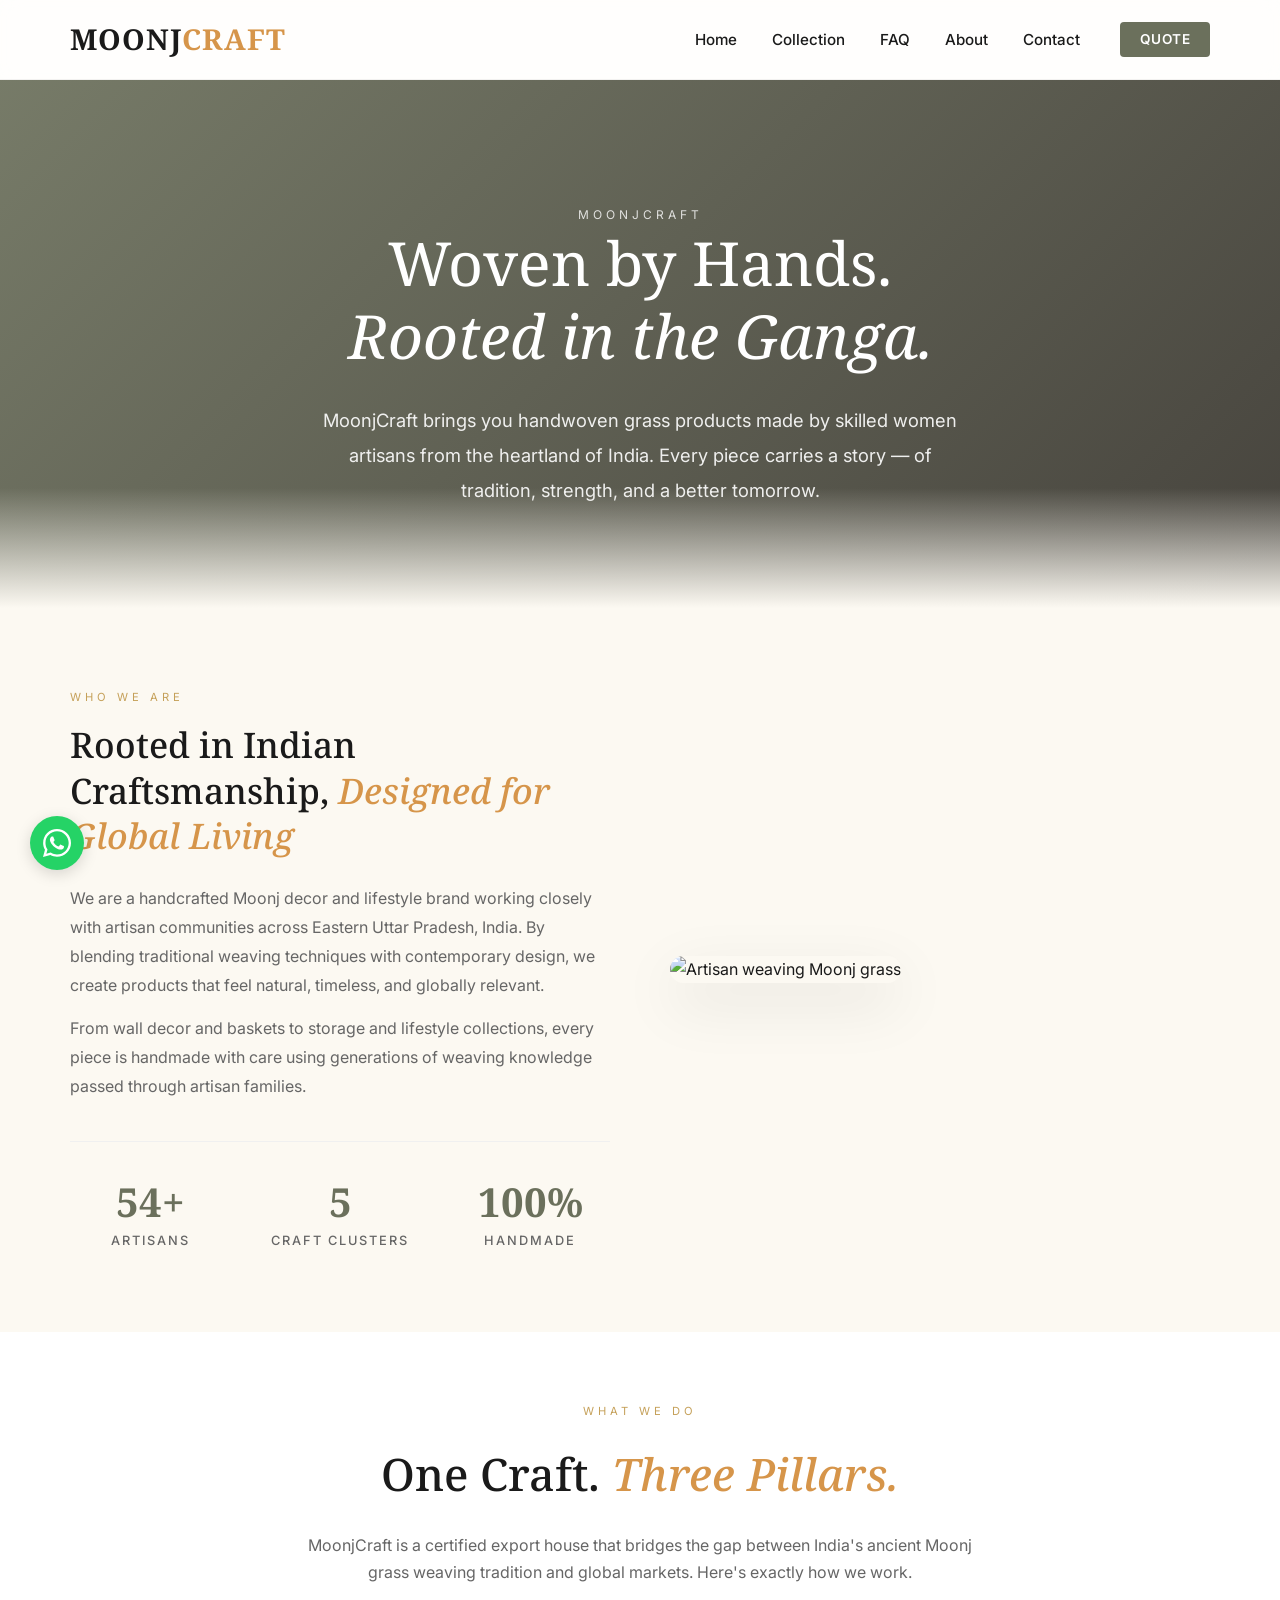
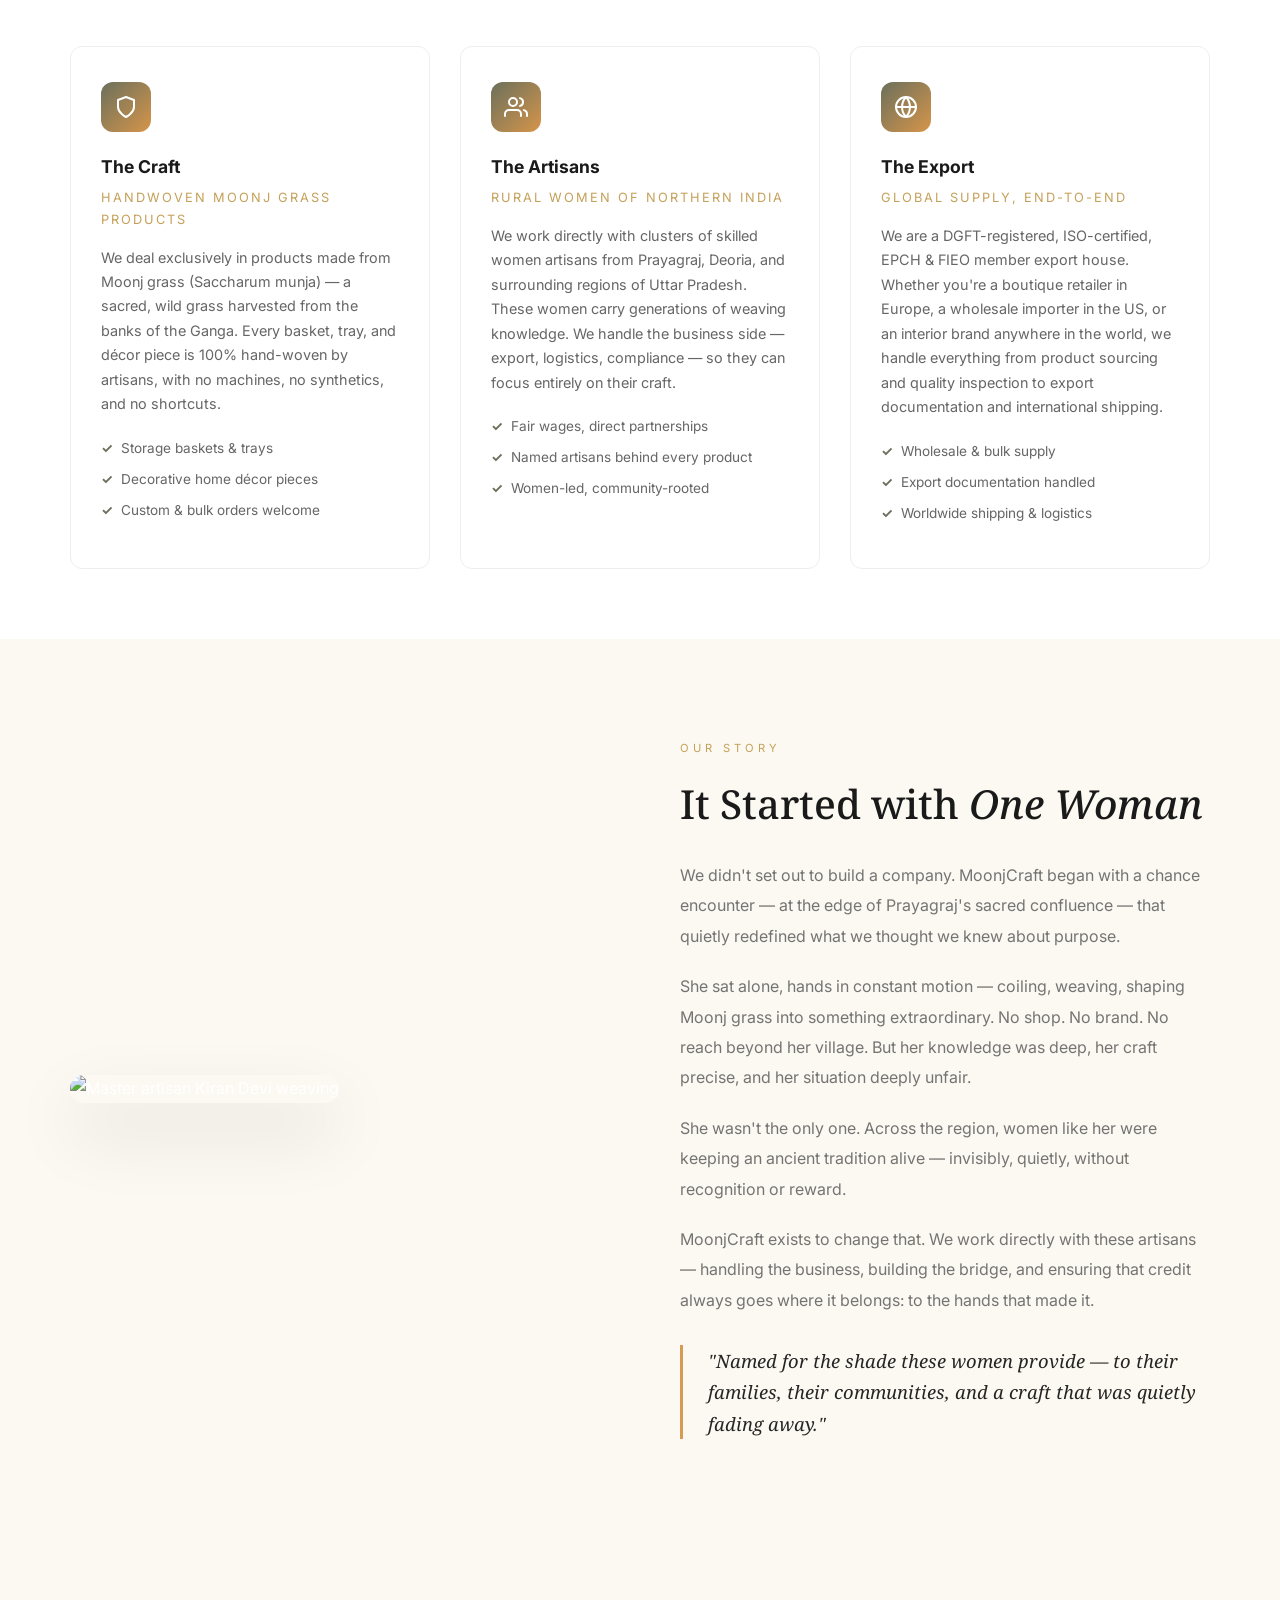
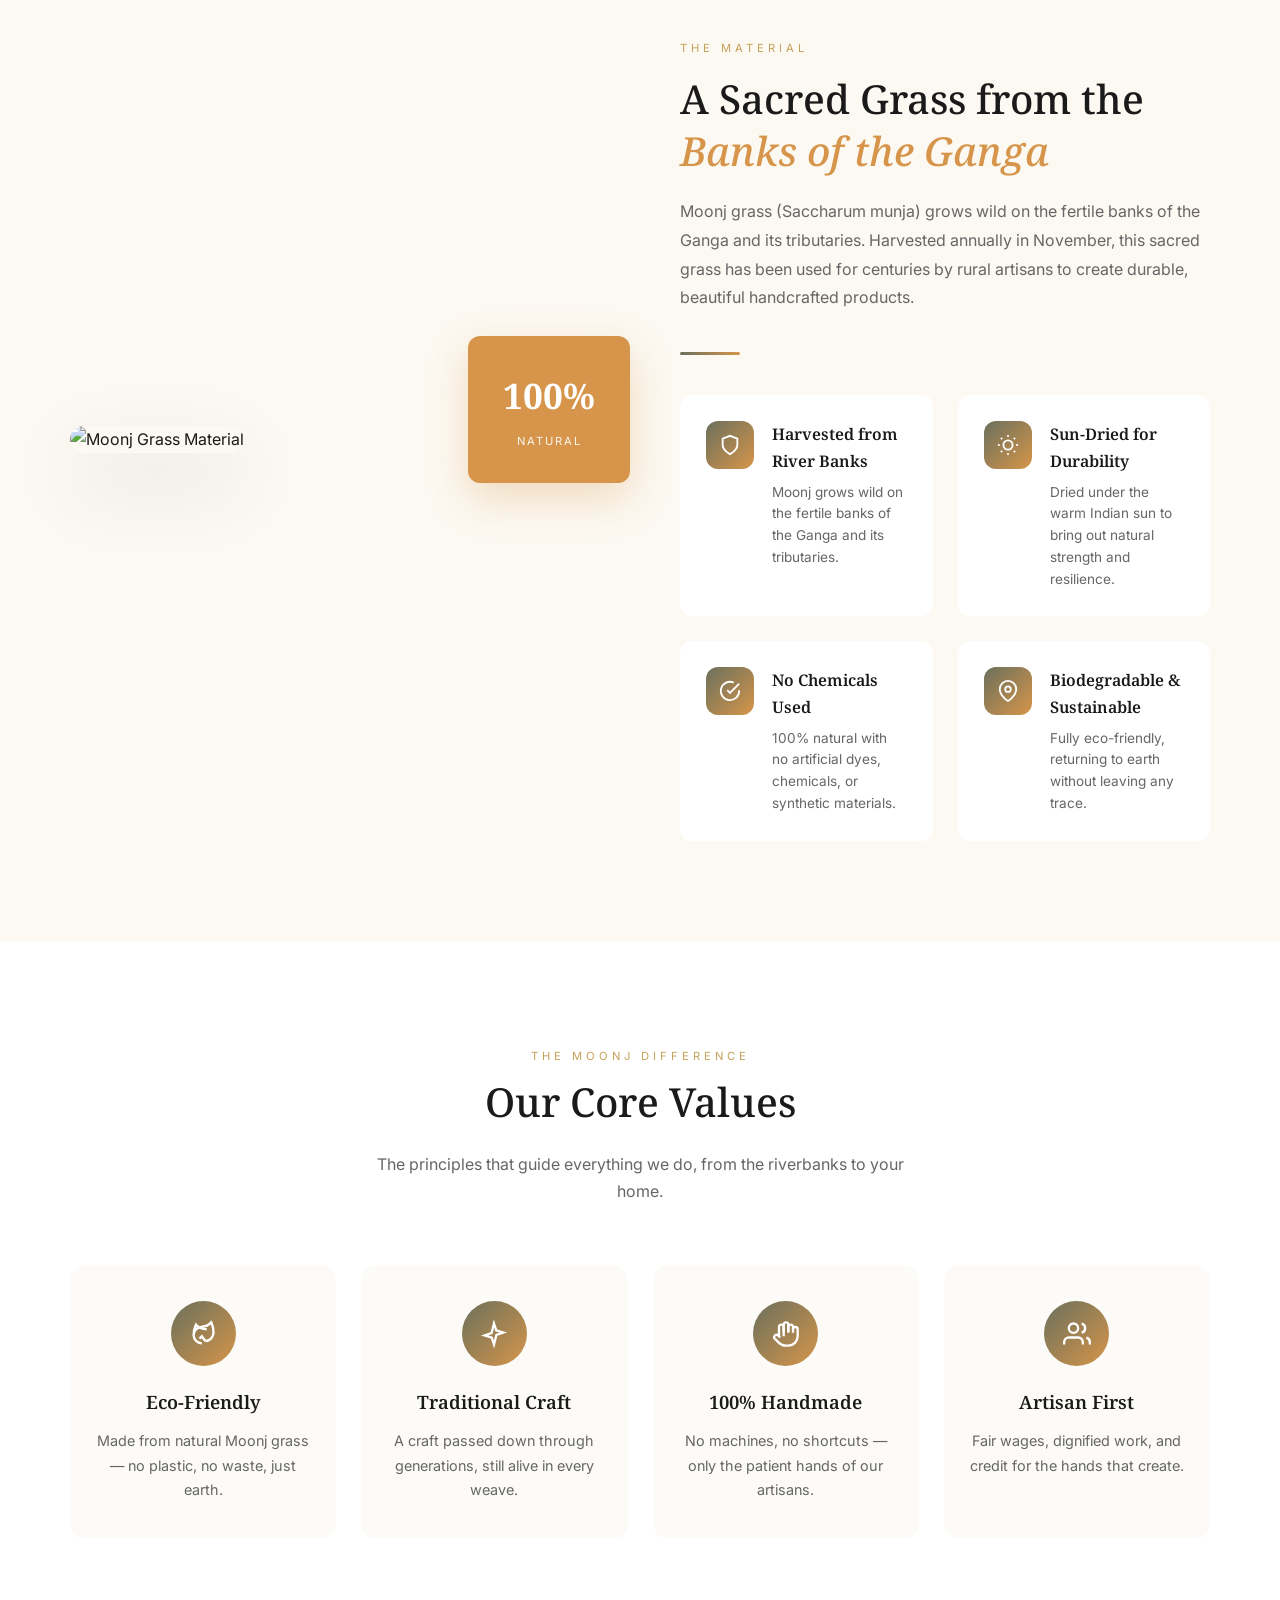
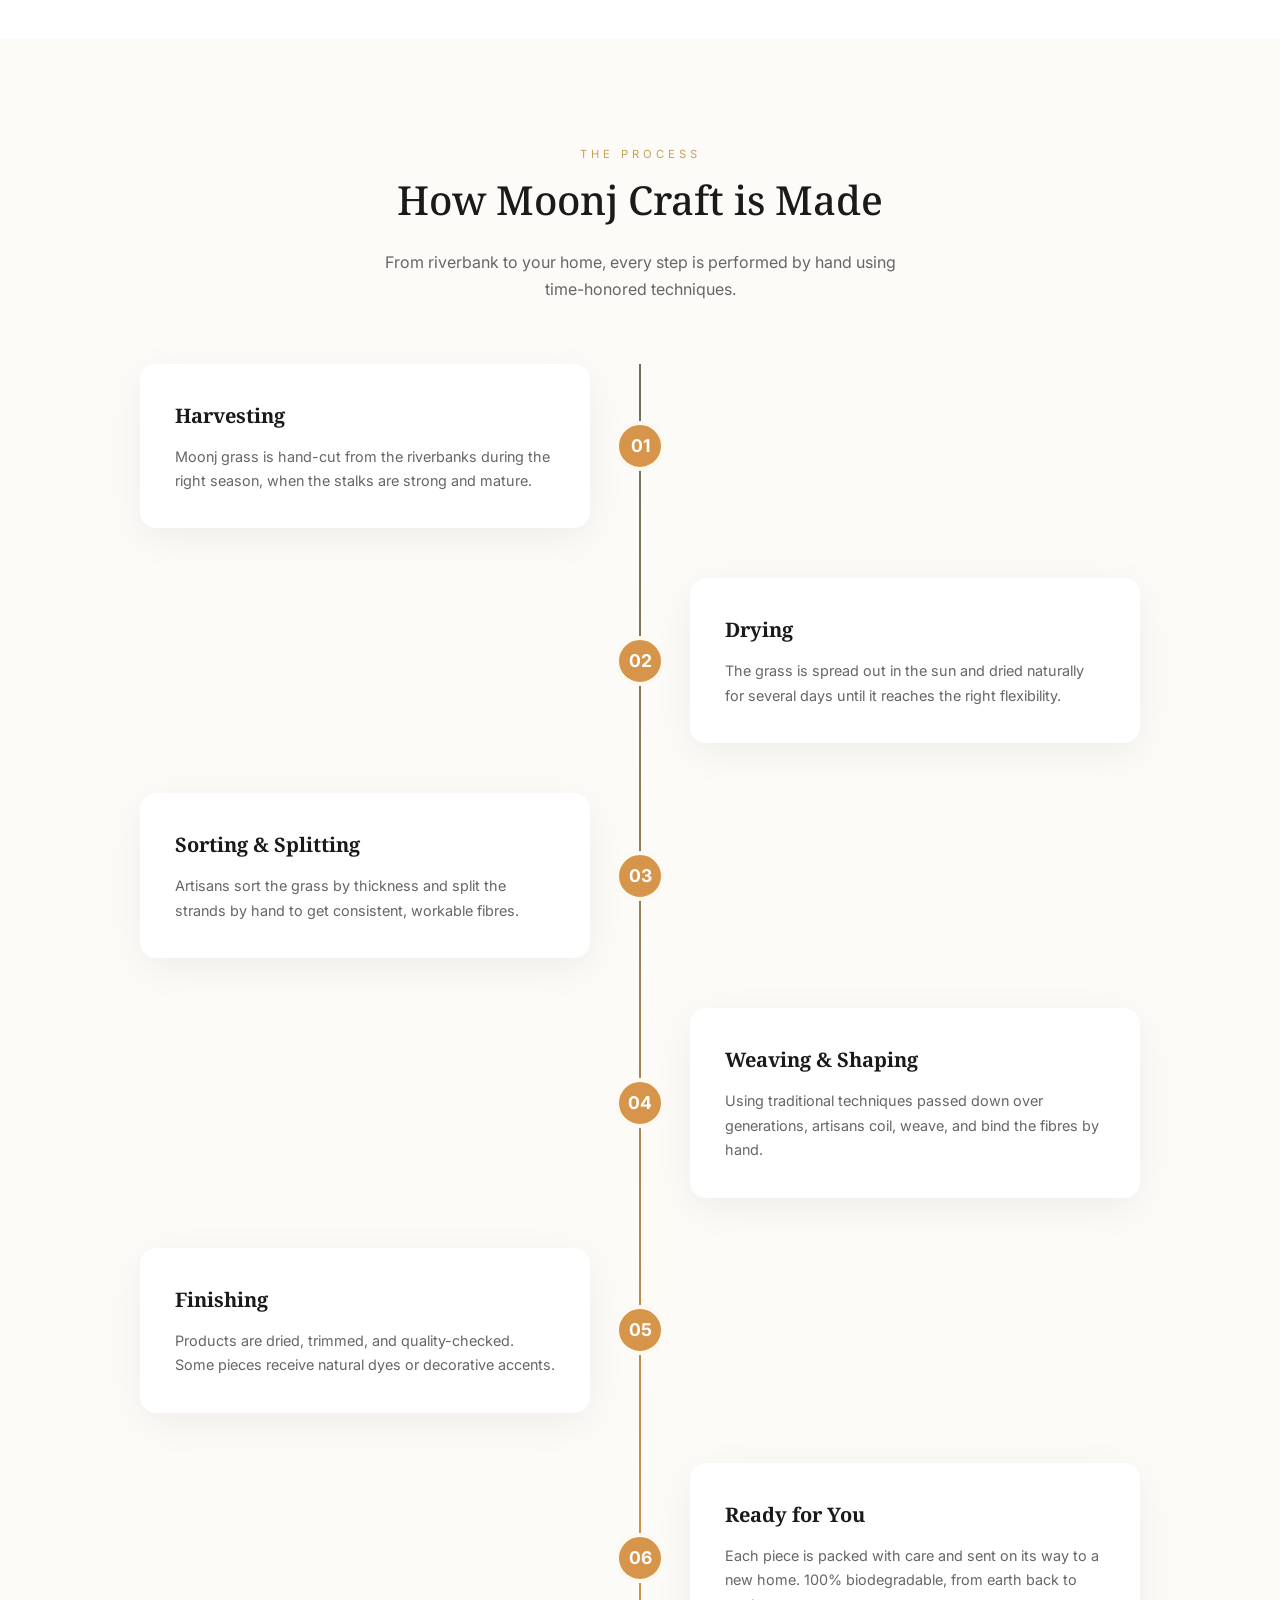
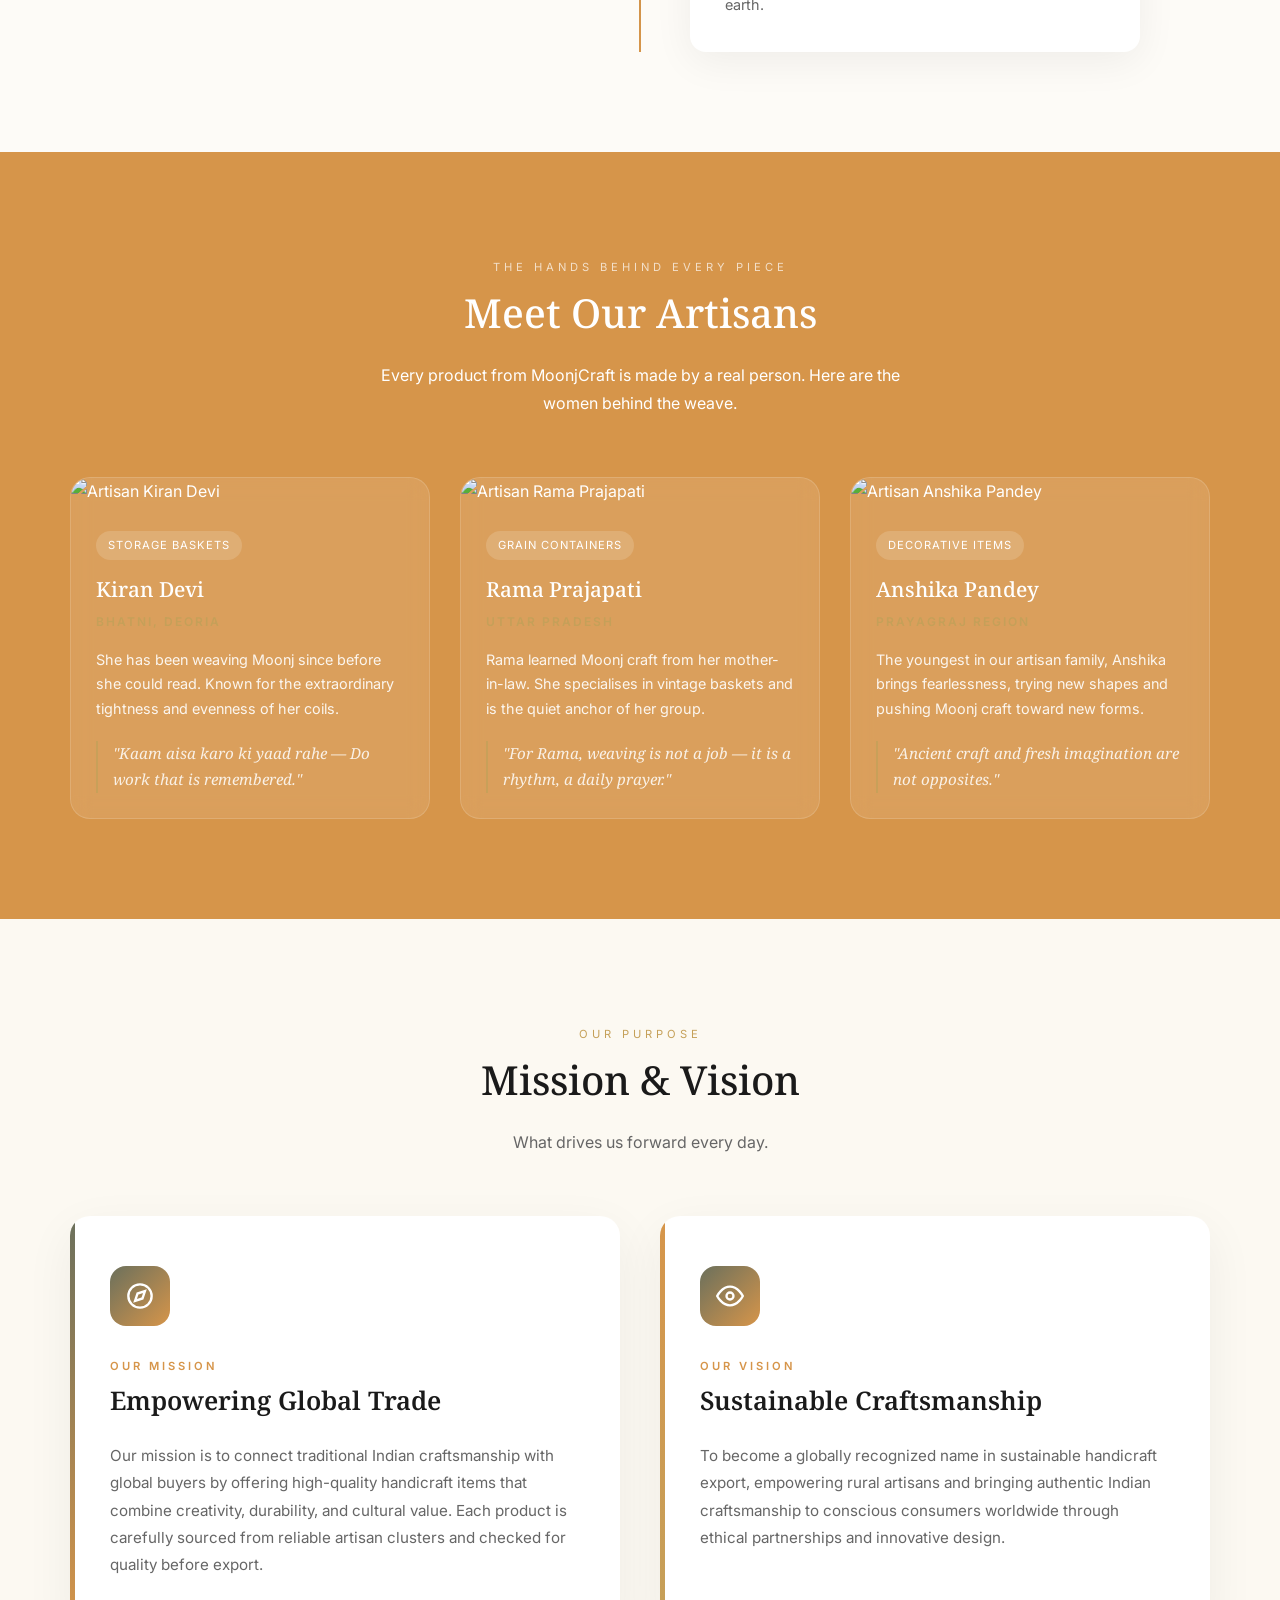
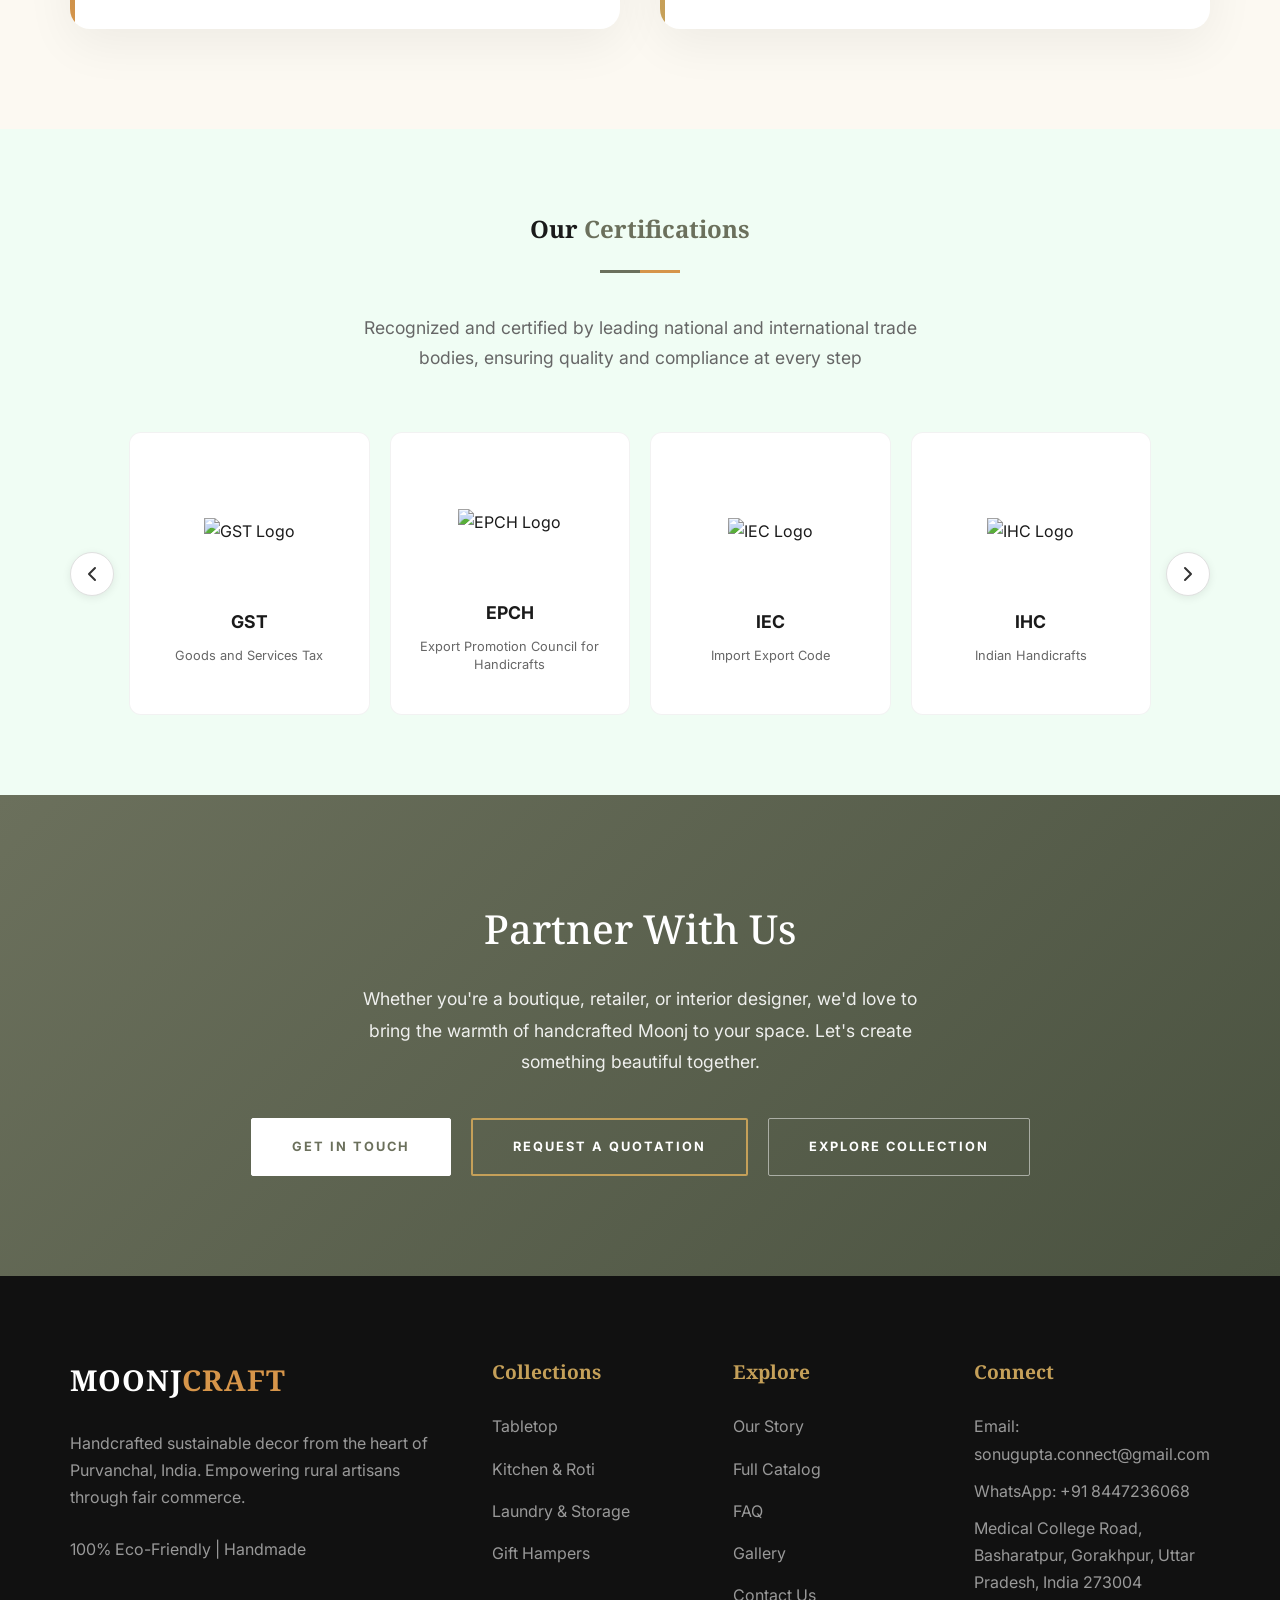
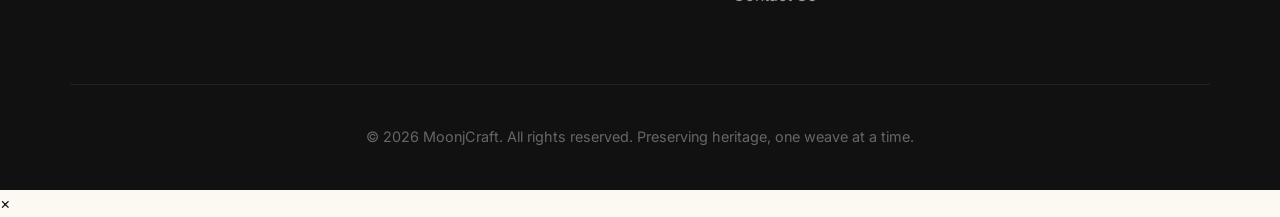
==== about.html @ 0e79f4e4 "Add files via upload" ====
<!DOCTYPE html>
<html lang="en">
<head>
    <meta charset="UTF-8">
    <meta name="viewport" content="width=device-width, initial-scale=1.0">
    <title>About Us - MoonjCraft | Handcrafted Moonj Grass Products</title>
    <meta name="description" content="Learn about MoonjCraft's mission to empower rural Indian artisans through sustainable handicraft. Discover our story, artisans, and handwoven Moonj grass products.">
    <link rel="stylesheet" href="style.css">
    <style>
        /* Hero Section */
        .about-hero {
            background: linear-gradient(135deg, rgba(107, 112, 92, 0.92), rgba(45, 42, 36, 0.88)), url('images/Content Images/hero_banner.png');
            background-size: cover;
            background-position: center;
            padding: 120px 0 100px;
            text-align: center;
            color: var(--white);
            position: relative;
        }

        .about-hero::after {
            content: '';
            position: absolute;
            bottom: 0;
            left: 0;
            width: 100%;
            height: 120px;
            background: linear-gradient(to top, var(--bg-color), transparent);
        }

        .about-hero .container {
            max-width: 900px;
        }

        .about-hero .page-tagline {
            font-size: 0.75rem;
            text-transform: uppercase;
            letter-spacing: 4px;
            opacity: 0.8;
            margin-bottom: 25px;
        }

        .about-hero h1 {
            font-size: 3.8rem;
            font-weight: 400;
            margin-bottom: 30px;
            line-height: 1.2;
            color: var(--white);
        }

        .about-hero h1 span {
            font-style: italic;
            display: block;
        }

        .about-hero p {
            font-size: 1.15rem;
            opacity: 0.9;
            line-height: 1.9;
            max-width: 650px;
            margin: 0 auto;
        }

        /* Story Section */
        .story-section {
            padding: 100px 0;
            background: var(--bg-color);
        }

        .story-grid {
            display: grid;
            grid-template-columns: 1fr 1fr;
            gap: 80px;
            align-items: center;
        }

        .story-image-container {
            position: relative;
        }

        .story-image-container img {
            width: 100%;
            height: 550px;
            object-fit: cover;
            border-radius: 16px;
            box-shadow: 0 30px 70px rgba(0,0,0,0.12);
        }

        .story-accent-box {
            position: absolute;
            bottom: -30px;
            right: -40px;
            background: var(--accent-terracotta);
            color: var(--white);
            padding: 35px;
            width: 220px;
            border-radius: 12px;
            box-shadow: 0 20px 50px rgba(214, 149, 74, 0.3);
        }

        .story-accent-box .accent-label {
            font-size: 0.65rem;
            text-transform: uppercase;
            letter-spacing: 3px;
            opacity: 0.85;
            margin-bottom: 10px;
        }

        .story-accent-box h4 {
            font-size: 1.6rem;
            color: var(--white);
            margin-bottom: 8px;
        }

        .story-accent-box p {
            font-size: 0.85rem;
            font-style: italic;
            opacity: 0.9;
            color: var(--white);
        }

        .story-content .section-tagline {
            font-size: 0.7rem;
            text-transform: uppercase;
            letter-spacing: 4px;
            color: var(--accent-gold);
            margin-bottom: 20px;
            display: block;
        }

        .story-content h2 {
            font-size: 2.5rem;
            margin-bottom: 30px;
            font-weight: 500;
            line-height: 1.3;
            color: var(--text-color);
        }

        .story-content h2 span {
            font-style: italic;
        }

        .story-content p {
            font-size: 1rem;
            line-height: 1.9;
            color: var(--text-muted);
            margin-bottom: 20px;
        }

        .story-quote {
            font-family: var(--font-heading);
            font-style: italic;
            font-size: 1.15rem;
            color: var(--text-color);
            border-left: 3px solid var(--accent-terracotta);
            padding-left: 25px;
            margin-top: 30px;
            line-height: 1.7;
        }

        /* Values Section */
        .values-section {
            padding: 100px 0;
            background: var(--white);
        }

        .section-header {
            text-align: center;
            margin-bottom: 60px;
        }

        .section-header .tagline {
            font-size: 0.7rem;
            text-transform: uppercase;
            letter-spacing: 4px;
            color: var(--accent-gold);
            margin-bottom: 15px;
        }

        .section-header h2 {
            font-size: 2.5rem;
            font-weight: 500;
            margin-bottom: 15px;
        }

        .section-header p {
            color: var(--text-muted);
            max-width: 550px;
            margin: 0 auto;
            font-size: 1rem;
        }

        .values-grid {
            display: grid;
            grid-template-columns: repeat(4, 1fr);
            gap: 25px;
        }

        .value-card {
            background: #fdfbf7;
            padding: 35px 25px;
            border-radius: 16px;
            text-align: center;
            transition: all 0.4s ease;
            border: 1px solid transparent;
        }

        .value-card:hover {
            transform: translateY(-8px);
            box-shadow: 0 20px 50px rgba(0,0,0,0.08);
            border-color: var(--accent-gold);
        }

        .value-icon {
            width: 65px;
            height: 65px;
            background: linear-gradient(135deg, var(--accent-green), var(--accent-terracotta));
            border-radius: 50%;
            display: flex;
            align-items: center;
            justify-content: center;
            margin: 0 auto 20px;
            color: var(--white);
        }

        .value-icon svg {
            width: 28px;
            height: 28px;
        }

        .value-card h3 {
            font-size: 1.15rem;
            margin-bottom: 12px;
            font-weight: 600;
        }

        .value-card p {
            font-size: 0.9rem;
            color: var(--text-muted);
            line-height: 1.7;
        }

        /* Process Section */
        .process-section-new {
            padding: 100px 0;
            background: #fdfbf7;
        }

        .process-timeline {
            position: relative;
            max-width: 1000px;
            margin: 60px auto 0;
        }

        .process-timeline::before {
            content: '';
            position: absolute;
            top: 0;
            left: 50%;
            transform: translateX(-50%);
            width: 2px;
            height: 100%;
            background: linear-gradient(to bottom, var(--accent-green), var(--accent-terracotta));
        }

        .process-item {
            display: flex;
            align-items: center;
            margin-bottom: 50px;
            position: relative;
        }

        .process-item:nth-child(even) {
            flex-direction: row-reverse;
        }

        .process-item:last-child {
            margin-bottom: 0;
        }

        .process-content {
            width: 45%;
            background: var(--white);
            padding: 35px;
            border-radius: 16px;
            box-shadow: 0 10px 40px rgba(0,0,0,0.06);
        }

        .process-item:nth-child(even) .process-content {
            margin-left: auto;
        }

        .process-number {
            position: absolute;
            left: 50%;
            transform: translateX(-50%);
            width: 50px;
            height: 50px;
            background: var(--accent-terracotta);
            border-radius: 50%;
            display: flex;
            align-items: center;
            justify-content: center;
            color: var(--white);
            font-weight: 700;
            font-size: 1.1rem;
            z-index: 2;
            border: 4px solid var(--bg-color);
        }

        .process-content h3 {
            font-size: 1.25rem;
            margin-bottom: 12px;
            color: var(--text-color);
        }

        .process-content p {
            font-size: 0.9rem;
            color: var(--text-muted);
            line-height: 1.7;
            margin: 0;
        }

        /* Artisans Section */
        .artisans-section {
            padding: 100px 0;
            background: var(--accent-terracotta);
            color: var(--white);
        }

        .artisans-section .section-header h2,
        .artisans-section .section-header p {
            color: var(--white);
        }

        .artisans-section .section-header .tagline {
            color: rgba(255,255,255,0.7);
        }

        .artisans-grid {
            display: grid;
            grid-template-columns: repeat(3, 1fr);
            gap: 30px;
        }

        .artisan-card-new {
            background: rgba(255,255,255,0.1);
            backdrop-filter: blur(10px);
            border: 1px solid rgba(255,255,255,0.15);
            border-radius: 20px;
            overflow: hidden;
            transition: all 0.4s ease;
        }

        .artisan-card-new:hover {
            transform: translateY(-10px);
            background: rgba(255,255,255,0.15);
        }

        .artisan-img {
            width: 100%;
            height: 280px;
            object-fit: cover;
        }

        .artisan-info {
            padding: 25px;
        }

        .artisan-info h3 {
            font-size: 1.3rem;
            margin-bottom: 5px;
            color: var(--white);
        }

        .artisan-location {
            font-size: 0.75rem;
            text-transform: uppercase;
            letter-spacing: 2px;
            color: var(--accent-gold);
            margin-bottom: 15px;
            display: block;
        }

        .artisan-info p {
            font-size: 0.9rem;
            line-height: 1.7;
            opacity: 0.9;
            color: var(--white);
            margin-bottom: 20px;
        }

        .artisan-quote {
            font-family: var(--font-heading);
            font-style: italic;
            font-size: 0.95rem;
            padding-left: 15px;
            border-left: 2px solid var(--accent-gold);
            color: var(--white);
            opacity: 0.85;
        }

        .artisan-specialty {
            display: inline-block;
            background: rgba(255,255,255,0.15);
            padding: 5px 12px;
            border-radius: 20px;
            font-size: 0.7rem;
            text-transform: uppercase;
            letter-spacing: 1px;
            margin-bottom: 12px;
        }

        /* Mission Vision Section */
        .mission-vision-section {
            padding: 100px 0;
            background: var(--bg-color);
        }

        .mv-grid {
            display: grid;
            grid-template-columns: 1fr 1fr;
            gap: 40px;
        }

        .mv-card-new {
            background: var(--white);
            padding: 50px 40px;
            border-radius: 20px;
            box-shadow: 0 15px 50px rgba(0,0,0,0.06);
            position: relative;
            overflow: hidden;
        }

        .mv-card-new::before {
            content: '';
            position: absolute;
            top: 0;
            left: 0;
            width: 5px;
            height: 100%;
        }

        .mission-card-new::before {
            background: linear-gradient(to bottom, var(--accent-green), var(--accent-terracotta));
        }

        .vision-card-new::before {
            background: linear-gradient(to bottom, var(--accent-terracotta), var(--accent-gold));
        }

        .mv-icon-new {
            width: 60px;
            height: 60px;
            background: linear-gradient(135deg, var(--accent-green), var(--accent-terracotta));
            border-radius: 16px;
            display: flex;
            align-items: center;
            justify-content: center;
            margin-bottom: 25px;
            color: var(--white);
        }

        .mv-icon-new svg {
            width: 28px;
            height: 28px;
        }

        .mv-label-new {
            font-size: 0.7rem;
            text-transform: uppercase;
            letter-spacing: 3px;
            color: var(--accent-terracotta);
            margin-bottom: 12px;
            font-weight: 600;
        }

        .mv-title-new {
            font-size: 1.6rem;
            margin-bottom: 20px;
            font-weight: 600;
        }

        .mv-text-new {
            font-size: 0.95rem;
            line-height: 1.8;
            color: var(--text-muted);
        }

        /* Certifications Section */
        .cert-section {
            padding: 100px 0;
            background: #f0fdf4;
        }

        .cert-grid {
            display: grid;
            grid-template-columns: repeat(4, 1fr);
            gap: 20px;
            margin-top: 50px;
        }

        .cert-item {
            background: var(--white);
            padding: 30px 20px;
            border-radius: 16px;
            text-align: center;
            border: 1px solid rgba(0,0,0,0.05);
            transition: all 0.3s ease;
        }

        .cert-item:hover {
            transform: translateY(-8px);
            box-shadow: 0 15px 40px rgba(0,0,0,0.1);
            border-color: var(--accent-terracotta);
        }

        .cert-logo {
            height: 70px;
            display: flex;
            align-items: center;
            justify-content: center;
            margin-bottom: 15px;
        }

        .cert-logo img {
            max-height: 100%;
            max-width: 120px;
            object-fit: contain;
        }

        .cert-item h4 {
            font-size: 0.95rem;
            margin-bottom: 5px;
        }

        .cert-item p {
            font-size: 0.75rem;
            color: var(--text-muted);
        }

        /* CTA Section */
        .cta-section {
            padding: 100px 0;
            background: linear-gradient(135deg, var(--accent-green), #4a5240);
            text-align: center;
            color: var(--white);
        }

        .cta-section h2 {
            font-size: 2.5rem;
            color: var(--white);
            margin-bottom: 20px;
            font-weight: 500;
        }

        .cta-section p {
            font-size: 1.1rem;
            opacity: 0.9;
            max-width: 600px;
            margin: 0 auto 40px;
            line-height: 1.8;
        }

        .cta-buttons {
            display: flex;
            justify-content: center;
            gap: 20px;
        }

        .cta-section .btn-primary {
            background: var(--white);
            color: var(--accent-green);
            border-color: var(--white);
        }

        .cta-section .btn-primary:hover {
            background: transparent;
            color: var(--white);
        }

        .cta-section .btn-secondary {
            background: transparent;
            color: var(--white);
            border-color: rgba(255,255,255,0.5);
        }

        .cta-section .btn-secondary:hover {
            background: var(--white);
            color: var(--accent-green);
            border-color: var(--white);
        }

        .cta-section .btn-accent {
            background: transparent;
            color: var(--white);
            border: 2px solid var(--accent-gold);
        }

        .cta-section .btn-accent:hover {
            background: var(--accent-gold);
            color: var(--white);
            border-color: var(--accent-gold);
        }

        /* Responsive */
        @media (max-width: 1100px) {
            .values-grid {
                grid-template-columns: repeat(2, 1fr);
            }
            .artisans-grid {
                grid-template-columns: repeat(2, 1fr);
            }
            .cert-grid {
                grid-template-columns: repeat(3, 1fr);
            }
        }

        @media (max-width: 992px) {
            .story-grid {
                grid-template-columns: 1fr;
                gap: 50px;
            }
            .story-image-container img {
                height: 400px;
            }
            .story-accent-box {
                right: 20px;
                bottom: -20px;
            }
            .process-timeline::before {
                left: 30px;
            }
            .process-item,
            .process-item:nth-child(even) {
                flex-direction: column;
                align-items: flex-start;
                padding-left: 70px;
            }
            .process-content,
            .process-item:nth-child(even) .process-content {
                width: 100%;
                margin-left: 0;
            }
            .process-number,
            .process-item:nth-child(even) .process-number {
                left: 30px;
                transform: translateX(-50%);
            }
            .mv-grid {
                grid-template-columns: 1fr;
            }
        }

        @media (max-width: 768px) {
            .about-hero {
                padding: 80px 0 120px;
            }
            .about-hero h1 {
                font-size: 2.5rem;
            }
            .story-content h2 {
                font-size: 2rem;
            }
            .values-grid,
            .artisans-grid {
                grid-template-columns: 1fr;
            }
            .section-header h2 {
                font-size: 2rem;
            }
            .cert-grid {
                grid-template-columns: repeat(2, 1fr);
            }
            .cta-section h2 {
                font-size: 2rem;
            }
            .cta-buttons {
                flex-direction: column;
                align-items: center;
            }
        }

        @media (max-width: 480px) {
            .about-hero h1 {
                font-size: 2rem;
            }
            .cert-grid {
                grid-template-columns: 1fr;
            }
        }

        /* Who We Are Section */
        .who-we-are-section {
            padding: 80px 0;
            background: var(--bg-color);
        }

        .who-we-are-grid {
            display: grid;
            grid-template-columns: 1fr 1fr;
            gap: 60px;
            align-items: center;
        }

        .who-we-are-content .section-tagline {
            font-size: 0.7rem;
            text-transform: uppercase;
            letter-spacing: 4px;
            color: var(--accent-gold);
            margin-bottom: 15px;
            display: block;
        }

        .who-we-are-content h2 {
            font-size: 2.2rem;
            font-weight: 500;
            line-height: 1.3;
            color: var(--text-color);
            margin-bottom: 25px;
        }

        .who-we-are-content h2 span {
            font-style: italic;
            color: var(--accent-terracotta);
        }

        .who-we-are-content p {
            font-size: 1rem;
            color: var(--text-muted);
            line-height: 1.8;
            margin-bottom: 15px;
        }

        .who-we-are-stats {
            display: grid;
            grid-template-columns: repeat(3, 1fr);
            gap: 30px;
            margin-top: 40px;
            padding-top: 40px;
            border-top: 1px solid var(--gray-light);
        }

        .who-we-are-stat {
            text-align: center;
        }

        .who-we-are-stat-value {
            font-size: 2.5rem;
            font-family: var(--font-heading);
            font-weight: 700;
            color: var(--accent-green);
            line-height: 1;
            margin-bottom: 8px;
        }

        .who-we-are-stat-label {
            font-size: 0.8rem;
            text-transform: uppercase;
            letter-spacing: 2px;
            color: var(--text-muted);
            font-weight: 500;
        }

        .who-we-are-image {
            position: relative;
        }

        .who-we-are-image img {
            width: 100%;
            height: 450px;
            object-fit: cover;
            border-radius: 16px;
            box-shadow: 0 20px 60px rgba(0,0,0,0.1);
        }

        @media (max-width: 992px) {
            .who-we-are-grid {
                grid-template-columns: 1fr;
                gap: 40px;
            }
            .who-we-are-image img {
                height: 350px;
            }
        }

        @media (max-width: 600px) {
            .who-we-are-section {
                padding: 50px 0;
            }
            .who-we-are-content h2 {
                font-size: 1.8rem;
            }
            .who-we-are-stats {
                grid-template-columns: repeat(3, 1fr);
                gap: 15px;
            }
            .who-we-are-stat-value {
                font-size: 2rem;
            }
        }
    </style>
</head>
<body>
    <header>
        <div class="container">
            <nav>
                <div class="mobile-menu-toggle" id="mobile-menu-toggle">
                    <span></span>
                    <span></span>
                    <span></span>
                </div>
                <div class="logo">
                    <a href="index.html">MOONJ<span>CRAFT</span></a>
                </div>
                <ul class="nav-links">
                    <li><a href="index.html">Home</a></li>
                    <li><a href="collection.html">Collection</a></li>
                    <li><a href="faq.html">FAQ</a></li>
                    <li><a href="about.html">About</a></li>
                    <li><a href="contact.html">Contact</a></li>
                    <li><a href="quote-request.html" class="quote-link">Quote <span class="quote-badge" style="display:none;">0</span></a></li>
                </ul>
                <div class="mobile-quote-icon">
                    <a href="quote-request.html">
                        <svg xmlns="http://www.w3.org/2000/svg" width="24" height="24" viewBox="0 0 24 24" fill="none" stroke="currentColor" stroke-width="2" stroke-linecap="round" stroke-linejoin="round"><path d="M21 15a2 2 0 0 1-2 2H7l-4 4V5a2 2 0 0 1 2-2h14a2 2 0 0 1 2 2z"></path></svg>
                        <span class="quote-badge mobile-badge" style="display:none;">0</span>
                    </a>
                </div>
            </nav>
        </div>
    </header>

    <div class="mobile-sidebar" id="mobile-sidebar">
        <div class="sidebar-header">
            <div class="logo">
                <a href="index.html">MOONJ<span>CRAFT</span></a>
            </div>
            <div class="close-sidebar" id="close-sidebar">&times;</div>
        </div>
        <ul class="sidebar-links">
            <li><a href="index.html">Home</a></li>
            <li><a href="collection.html">Collection</a></li>
            <li><a href="faq.html">FAQ</a></li>
            <li><a href="about.html">About</a></li>
            <li><a href="contact.html">Contact</a></li>
            <li><a href="quote-request.html">Quote Request</a></li>
        </ul>
        <div style="margin-top: auto; padding-top: 30px; border-top: 1px solid var(--gray-light);">
            <p style="font-size: 0.8rem; color: var(--text-muted); margin-bottom: 10px;">Connect with us</p>
            <p style="font-size: 0.9rem; font-weight: 600;">sonugupta.connect@gmail.com</p>
        </div>
    </div>
    <div class="sidebar-overlay" id="sidebar-overlay"></div>

    <script src="quoteManager.js"></script>
    <script src="data.js"></script>

    <main>
        <!-- Hero -->
        <section class="about-hero">
            <div class="container">
                <span class="page-tagline">MOONJCRAFT</span>
                <h1>Woven by Hands.<br><span>Rooted in the Ganga.</span></h1>
                <p>MoonjCraft brings you handwoven grass products made by skilled women artisans from the heartland of India. Every piece carries a story — of tradition, strength, and a better tomorrow.</p>
            </div>
        </section>

        <!-- Who We Are Section -->
        <section class="who-we-are-section">
            <div class="container">
                <div class="who-we-are-grid">
                    <div class="who-we-are-content reveal">
                        <span class="section-tagline">Who We Are</span>
                        <h2>Rooted in Indian Craftsmanship, <span>Designed for Global Living</span></h2>
                        <p>We are a handcrafted Moonj decor and lifestyle brand working closely with artisan communities across Eastern Uttar Pradesh, India. By blending traditional weaving techniques with contemporary design, we create products that feel natural, timeless, and globally relevant.</p>
                        <p>From wall decor and baskets to storage and lifestyle collections, every piece is handmade with care using generations of weaving knowledge passed through artisan families.</p>

                        <div class="who-we-are-stats">
                            <div class="who-we-are-stat">
                                <div class="who-we-are-stat-value">54+</div>
                                <div class="who-we-are-stat-label">Artisans</div>
                            </div>
                            <div class="who-we-are-stat">
                                <div class="who-we-are-stat-value">5</div>
                                <div class="who-we-are-stat-label">Craft Clusters</div>
                            </div>
                            <div class="who-we-are-stat">
                                <div class="who-we-are-stat-value">100%</div>
                                <div class="who-we-are-stat-label">Handmade</div>
                            </div>
                        </div>
                    </div>
                    <div class="who-we-are-image reveal">
                        <img src="images/Content Images/who-we-are.png" alt="Artisan weaving Moonj grass">
                    </div>
                </div>
            </div>
        </section>

        <!-- What We Do Section -->
        <section class="what-we-do-section">
            <div class="container">
                <div class="what-we-do-header reveal">
                    <span class="section-tagline">What We Do</span>
                    <h2>One Craft. <span>Three Pillars.</span></h2>
                    <p>MoonjCraft is a certified export house that bridges the gap between India's ancient Moonj grass weaving tradition and global markets. Here's exactly how we work.</p>
                </div>

                <div class="what-we-do-grid">
                    <div class="what-we-do-card reveal">
                        <div class="card-icon">
                            <svg xmlns="http://www.w3.org/2000/svg" viewBox="0 0 24 24" fill="none" stroke="currentColor" stroke-width="2" stroke-linecap="round" stroke-linejoin="round"><path d="M12 22s8-4 8-10V5l-8-3-8 3v7c0 6 8 10 8 10z"></path></svg>
                        </div>
                        <h3>The Craft</h3>
                        <span class="card-subtitle">Handwoven Moonj Grass Products</span>
                        <p>We deal exclusively in products made from Moonj grass (Saccharum munja) — a sacred, wild grass harvested from the banks of the Ganga. Every basket, tray, and décor piece is 100% hand-woven by artisans, with no machines, no synthetics, and no shortcuts.</p>
                        <ul class="checklist">
                            <li>Storage baskets & trays</li>
                            <li>Decorative home décor pieces</li>
                            <li>Custom & bulk orders welcome</li>
                        </ul>
                    </div>

                    <div class="what-we-do-card reveal" style="transition-delay: 0.1s;">
                        <div class="card-icon">
                            <svg xmlns="http://www.w3.org/2000/svg" viewBox="0 0 24 24" fill="none" stroke="currentColor" stroke-width="2" stroke-linecap="round" stroke-linejoin="round"><path d="M17 21v-2a4 4 0 0 0-4-4H5a4 4 0 0 0-4 4v2"></path><circle cx="9" cy="7" r="4"></circle><path d="M23 21v-2a4 4 0 0 0-3-3.87"></path><path d="M16 3.13a4 4 0 0 1 0 7.75"></path></svg>
                        </div>
                        <h3>The Artisans</h3>
                        <span class="card-subtitle">Rural Women of Northern India</span>
                        <p>We work directly with clusters of skilled women artisans from Prayagraj, Deoria, and surrounding regions of Uttar Pradesh. These women carry generations of weaving knowledge. We handle the business side — export, logistics, compliance — so they can focus entirely on their craft.</p>
                        <ul class="checklist">
                            <li>Fair wages, direct partnerships</li>
                            <li>Named artisans behind every product</li>
                            <li>Women-led, community-rooted</li>
                        </ul>
                    </div>

                    <div class="what-we-do-card reveal" style="transition-delay: 0.2s;">
                        <div class="card-icon">
                            <svg xmlns="http://www.w3.org/2000/svg" viewBox="0 0 24 24" fill="none" stroke="currentColor" stroke-width="2" stroke-linecap="round" stroke-linejoin="round"><circle cx="12" cy="12" r="10"></circle><line x1="2" y1="12" x2="22" y2="12"></line><path d="M12 2a15.3 15.3 0 0 1 4 10 15.3 15.3 0 0 1-4 10 15.3 15.3 0 0 1-4-10 15.3 15.3 0 0 1 4-10z"></path></svg>
                        </div>
                        <h3>The Export</h3>
                        <span class="card-subtitle">Global Supply, End-to-End</span>
                        <p>We are a DGFT-registered, ISO-certified, EPCH & FIEO member export house. Whether you're a boutique retailer in Europe, a wholesale importer in the US, or an interior brand anywhere in the world, we handle everything from product sourcing and quality inspection to export documentation and international shipping.</p>
                        <ul class="checklist">
                            <li>Wholesale & bulk supply</li>
                            <li>Export documentation handled</li>
                            <li>Worldwide shipping & logistics</li>
                        </ul>
                    </div>
                </div>
            </div>
        </section>

        <!-- Our Story -->
        <section class="story-section">
            <div class="container">
                <div class="story-grid">
                    <div class="story-image-container reveal">
                        <img src="images/Content Images/Kiran Devi.jpg" alt="Master artisan Kiran Devi weaving">
                    </div>
                    <div class="story-content reveal">
                        <span class="section-tagline">OUR STORY</span>
                        <h2>It Started with <span>One Woman</span></h2>
                        <p>We didn't set out to build a company. MoonjCraft began with a chance encounter — at the edge of Prayagraj's sacred confluence — that quietly redefined what we thought we knew about purpose.</p>
                        <p>She sat alone, hands in constant motion — coiling, weaving, shaping Moonj grass into something extraordinary. No shop. No brand. No reach beyond her village. But her knowledge was deep, her craft precise, and her situation deeply unfair.</p>
                        <p>She wasn't the only one. Across the region, women like her were keeping an ancient tradition alive — invisibly, quietly, without recognition or reward.</p>
                        <p>MoonjCraft exists to change that. We work directly with these artisans — handling the business, building the bridge, and ensuring that credit always goes where it belongs: to the hands that made it.</p>
                        <div class="story-quote">
                            "Named for the shade these women provide — to their families, their communities, and a craft that was quietly fading away."
                        </div>
                    </div>
                </div>
            </div>
        </section>

        <!-- Material Section -->
        <section class="material-section-new">
            <div class="container">
                <div class="material-grid-new">
                    <div class="material-image-new reveal">
                        <img src="images/Content Images/img57.jpg" alt="Moonj Grass Material">
                        <div class="material-floating-stat">
                            <span class="stat-value">100%</span>
                            <span class="stat-label">Natural</span>
                        </div>
                    </div>
                    <div class="material-content-new reveal">
                        <span class="section-tagline">THE MATERIAL</span>
                        <h2>A Sacred Grass from the <span>Banks of the Ganga</span></h2>
                        <p>Moonj grass (Saccharum munja) grows wild on the fertile banks of the Ganga and its tributaries. Harvested annually in November, this sacred grass has been used for centuries by rural artisans to create durable, beautiful handcrafted products.</p>
                        <div class="material-divider"></div>
                        <div class="material-features-new">
                            <div class="material-feature">
                                <div class="material-feature-icon">
                                    <svg xmlns="http://www.w3.org/2000/svg" viewBox="0 0 24 24" fill="none" stroke="currentColor" stroke-width="2"><path d="M12 22s8-4 8-10V5l-8-3-8 3v7c0 6 8 10 8 10z"></path></svg>
                                </div>
                                <div>
                                    <h4>Harvested from River Banks</h4>
                                    <p>Moonj grows wild on the fertile banks of the Ganga and its tributaries.</p>
                                </div>
                            </div>
                            <div class="material-feature">
                                <div class="material-feature-icon">
                                    <svg xmlns="http://www.w3.org/2000/svg" viewBox="0 0 24 24" fill="none" stroke="currentColor" stroke-width="2"><circle cx="12" cy="12" r="5"></circle><line x1="12" y1="1" x2="12" y2="3"></line><line x1="12" y1="21" x2="12" y2="23"></line><line x1="4.22" y1="4.22" x2="5.64" y2="5.64"></line><line x1="18.36" y1="18.36" x2="19.78" y2="19.78"></line><line x1="1" y1="12" x2="3" y2="12"></line><line x1="21" y1="12" x2="23" y2="12"></line><line x1="4.22" y1="19.78" x2="5.64" y2="18.36"></line><line x1="18.36" y1="5.64" x2="19.78" y2="4.22"></line></svg>
                                </div>
                                <div>
                                    <h4>Sun-Dried for Durability</h4>
                                    <p>Dried under the warm Indian sun to bring out natural strength and resilience.</p>
                                </div>
                            </div>
                            <div class="material-feature">
                                <div class="material-feature-icon">
                                    <svg xmlns="http://www.w3.org/2000/svg" viewBox="0 0 24 24" fill="none" stroke="currentColor" stroke-width="2"><path d="M22 11.08V12a10 10 0 1 1-5.93-9.14"></path><polyline points="22 4 12 14.01 9 11.01"></polyline></svg>
                                </div>
                                <div>
                                    <h4>No Chemicals Used</h4>
                                    <p>100% natural with no artificial dyes, chemicals, or synthetic materials.</p>
                                </div>
                            </div>
                            <div class="material-feature">
                                <div class="material-feature-icon">
                                    <svg xmlns="http://www.w3.org/2000/svg" viewBox="0 0 24 24" fill="none" stroke="currentColor" stroke-width="2"><path d="M21 10c0 7-9 13-9 13s-9-6-9-13a9 9 0 0 1 18 0z"></path><circle cx="12" cy="10" r="3"></circle></svg>
                                </div>
                                <div>
                                    <h4>Biodegradable & Sustainable</h4>
                                    <p>Fully eco-friendly, returning to earth without leaving any trace.</p>
                                </div>
                            </div>
                        </div>
                    </div>
                </div>
            </div>
        </section>

        <!-- Our Values -->
        <section class="values-section">
            <div class="container">
                <div class="section-header">
                    <span class="tagline">THE MOONJ DIFFERENCE</span>
                    <h2>Our Core Values</h2>
                    <p>The principles that guide everything we do, from the riverbanks to your home.</p>
                </div>
                <div class="values-grid">
                    <div class="value-card reveal">
                        <div class="value-icon">
                            <svg xmlns="http://www.w3.org/2000/svg" viewBox="0 0 24 24" fill="none" stroke="currentColor" stroke-width="2"><path d="M11 20A7 7 0 0 1 9.8 6.1C15.5 5 17 4.48 19 2c1 2 2 3.5 2 9a7 7 0 0 1-7 7M11 20a7 7 0 0 1-7-7c0-5.5 1-7 2-9 2 2.48 3.5 3 9.2 4.1"></path><path d="M14 18l-3-4-2 2"></path></svg>
                        </div>
                        <h3>Eco-Friendly</h3>
                        <p>Made from natural Moonj grass — no plastic, no waste, just earth.</p>
                    </div>
                    <div class="value-card reveal" style="transition-delay: 0.1s;">
                        <div class="value-icon">
                            <svg xmlns="http://www.w3.org/2000/svg" viewBox="0 0 24 24" fill="none" stroke="currentColor" stroke-width="2"><path d="M12 3l1.912 5.886L20 10.8l-5.886 1.912L12 21l-1.912-5.886L4 13.2l5.886-1.912L12 3z"></path></svg>
                        </div>
                        <h3>Traditional Craft</h3>
                        <p>A craft passed down through generations, still alive in every weave.</p>
                    </div>
                    <div class="value-card reveal" style="transition-delay: 0.2s;">
                        <div class="value-icon">
                            <svg xmlns="http://www.w3.org/2000/svg" viewBox="0 0 24 24" fill="none" stroke="currentColor" stroke-width="2"><path d="M18 11V6a2 2 0 0 0-2-2v0a2 2 0 0 0-2 2v5"></path><path d="M14 10V4a2 2 0 0 0-2-2v0a2 2 0 0 0-2 2v10"></path><path d="M10 10.5V6a2 2 0 0 0-2-2v0a2 2 0 0 0-2 2v8"></path><path d="M18 8a2 2 0 1 1 4 0v6a8 8 0 0 1-8 8h-2c-2.8 0-4.5-.86-5.99-2.34l-3.6-3.6a2 2 0 0 1 2.83-2.82L7 15"></path></svg>
                        </div>
                        <h3>100% Handmade</h3>
                        <p>No machines, no shortcuts — only the patient hands of our artisans.</p>
                    </div>
                    <div class="value-card reveal" style="transition-delay: 0.3s;">
                        <div class="value-icon">
                            <svg xmlns="http://www.w3.org/2000/svg" viewBox="0 0 24 24" fill="none" stroke="currentColor" stroke-width="2"><path d="M17 21v-2a4 4 0 0 0-4-4H5a4 4 0 0 0-4 4v2"></path><circle cx="9" cy="7" r="4"></circle><path d="M23 21v-2a4 4 0 0 0-3-3.87"></path><path d="M16 3.13a4 4 0 0 1 0 7.75"></path></svg>
                        </div>
                        <h3>Artisan First</h3>
                        <p>Fair wages, dignified work, and credit for the hands that create.</p>
                    </div>
                </div>
            </div>
        </section>

        <!-- The Process -->
        <section class="process-section-new">
            <div class="container">
                <div class="section-header">
                    <span class="tagline">THE PROCESS</span>
                    <h2>How Moonj Craft is Made</h2>
                    <p>From riverbank to your home, every step is performed by hand using time-honored techniques.</p>
                </div>
                <div class="process-timeline">
                    <div class="process-item reveal">
                        <div class="process-number">01</div>
                        <div class="process-content">
                            <h3>Harvesting</h3>
                            <p>Moonj grass is hand-cut from the riverbanks during the right season, when the stalks are strong and mature.</p>
                        </div>
                    </div>
                    <div class="process-item reveal">
                        <div class="process-number">02</div>
                        <div class="process-content">
                            <h3>Drying</h3>
                            <p>The grass is spread out in the sun and dried naturally for several days until it reaches the right flexibility.</p>
                        </div>
                    </div>
                    <div class="process-item reveal">
                        <div class="process-number">03</div>
                        <div class="process-content">
                            <h3>Sorting & Splitting</h3>
                            <p>Artisans sort the grass by thickness and split the strands by hand to get consistent, workable fibres.</p>
                        </div>
                    </div>
                    <div class="process-item reveal">
                        <div class="process-number">04</div>
                        <div class="process-content">
                            <h3>Weaving & Shaping</h3>
                            <p>Using traditional techniques passed down over generations, artisans coil, weave, and bind the fibres by hand.</p>
                        </div>
                    </div>
                    <div class="process-item reveal">
                        <div class="process-number">05</div>
                        <div class="process-content">
                            <h3>Finishing</h3>
                            <p>Products are dried, trimmed, and quality-checked. Some pieces receive natural dyes or decorative accents.</p>
                        </div>
                    </div>
                    <div class="process-item reveal">
                        <div class="process-number">06</div>
                        <div class="process-content">
                            <h3>Ready for You</h3>
                            <p>Each piece is packed with care and sent on its way to a new home. 100% biodegradable, from earth back to earth.</p>
                        </div>
                    </div>
                </div>
            </div>
        </section>

        <!-- Meet Our Artisans -->
        <section class="artisans-section">
            <div class="container">
                <div class="section-header">
                    <span class="tagline">THE HANDS BEHIND EVERY PIECE</span>
                    <h2>Meet Our Artisans</h2>
                    <p>Every product from MoonjCraft is made by a real person. Here are the women behind the weave.</p>
                </div>
                <div class="artisans-grid">
                    <div class="artisan-card-new reveal">
                        <img src="images/Content Images/Kiran Devi.jpg" alt="Artisan Kiran Devi" class="artisan-img">
                        <div class="artisan-info">
                            <span class="artisan-specialty">Storage Baskets</span>
                            <h3>Kiran Devi</h3>
                            <span class="artisan-location">Bhatni, Deoria</span>
                            <p>She has been weaving Moonj since before she could read. Known for the extraordinary tightness and evenness of her coils.</p>
                            <div class="artisan-quote">"Kaam aisa karo ki yaad rahe — Do work that is remembered."</div>
                        </div>
                    </div>
                    <div class="artisan-card-new reveal" style="transition-delay: 0.1s;">
                        <img src="images/Content Images/Rama Prajapati.jpg" alt="Artisan Rama Prajapati" class="artisan-img">
                        <div class="artisan-info">
                            <span class="artisan-specialty">Grain Containers</span>
                            <h3>Rama Prajapati</h3>
                            <span class="artisan-location">Uttar Pradesh</span>
                            <p>Rama learned Moonj craft from her mother-in-law. She specialises in vintage baskets and is the quiet anchor of her group.</p>
                            <div class="artisan-quote">"For Rama, weaving is not a job — it is a rhythm, a daily prayer."</div>
                        </div>
                    </div>
                    <div class="artisan-card-new reveal" style="transition-delay: 0.2s;">
                        <img src="images/Content Images/Anshika Pandey.jpg" alt="Artisan Anshika Pandey" class="artisan-img">
                        <div class="artisan-info">
                            <span class="artisan-specialty">Decorative Items</span>
                            <h3>Anshika Pandey</h3>
                            <span class="artisan-location">Prayagraj Region</span>
                            <p>The youngest in our artisan family, Anshika brings fearlessness, trying new shapes and pushing Moonj craft toward new forms.</p>
                            <div class="artisan-quote">"Ancient craft and fresh imagination are not opposites."</div>
                        </div>
                    </div>
                </div>
            </div>
        </section>

        <!-- Mission & Vision -->
        <section class="mission-vision-section">
            <div class="container">
                <div class="section-header">
                    <span class="tagline">OUR PURPOSE</span>
                    <h2>Mission & Vision</h2>
                    <p>What drives us forward every day.</p>
                </div>
                <div class="mv-grid">
                    <div class="mv-card-new mission-card-new reveal">
                        <div class="mv-icon-new">
                            <svg xmlns="http://www.w3.org/2000/svg" viewBox="0 0 24 24" fill="none" stroke="currentColor" stroke-width="2"><circle cx="12" cy="12" r="10"></circle><polygon points="16.24 7.76 14.12 14.12 7.76 16.24 9.88 9.88 16.24 7.76"></polygon></svg>
                        </div>
                        <span class="mv-label-new">Our Mission</span>
                        <h3 class="mv-title-new">Empowering Global Trade</h3>
                        <p class="mv-text-new">Our mission is to connect traditional Indian craftsmanship with global buyers by offering high-quality handicraft items that combine creativity, durability, and cultural value. Each product is carefully sourced from reliable artisan clusters and checked for quality before export.</p>
                    </div>
                    <div class="mv-card-new vision-card-new reveal" style="transition-delay: 0.1s;">
                        <div class="mv-icon-new">
                            <svg xmlns="http://www.w3.org/2000/svg" viewBox="0 0 24 24" fill="none" stroke="currentColor" stroke-width="2"><path d="M1 12s4-8 11-8 11 8 11 8-4 8-11 8-11-8-11-8z"></path><circle cx="12" cy="12" r="3"></circle></svg>
                        </div>
                        <span class="mv-label-new">Our Vision</span>
                        <h3 class="mv-title-new">Sustainable Craftsmanship</h3>
                        <p class="mv-text-new">To become a globally recognized name in sustainable handicraft export, empowering rural artisans and bringing authentic Indian craftsmanship to conscious consumers worldwide through ethical partnerships and innovative design.</p>
                    </div>
                </div>
            </div>
        </section>

        <!-- Our Certifications (Refined Slider) -->
        <section class="cert-grid-section">
            <div class="container">
                <div class="text-center">
                    <h2 class="section-title">Our <span style="color: var(--accent-green);">Certifications</span></h2>
                    <div class="section-divider"></div>
                    <p class="section-subtitle">Recognized and certified by leading national and international trade bodies, ensuring quality and compliance at every step</p>
                </div>
                
                <div class="cert-slider-wrapper">
                    <button class="cert-nav-btn cert-prev" aria-label="Previous">
                        <svg xmlns="http://www.w3.org/2000/svg" width="24" height="24" viewBox="0 0 24 24" fill="none" stroke="currentColor" stroke-width="2" stroke-linecap="round" stroke-linejoin="round"><polyline points="15 18 9 12 15 6"></polyline></svg>
                    </button>
                    
                    <div class="cert-slider-container">
                        <div class="cert-slider-track" id="cert-track">
                            <!-- GST -->
                            <div class="cert-card">
                                <div class="cert-logo-box">
                                    <img src="images/Content Images/gst.png" alt="GST Logo">
                                </div>
                                <h4>GST</h4>
                                <p>Goods and Services Tax</p>
                            </div>
                            <!-- EPCH -->
                            <div class="cert-card">
                                <div class="cert-logo-box">
                                    <img src="images/Content Images/epch.png" alt="EPCH Logo">
                                </div>
                                <h4>EPCH</h4>
                                <p>Export Promotion Council for Handicrafts</p>
                            </div>
                            <!-- IEC -->
                            <div class="cert-card">
                                <div class="cert-logo-box">
                                    <img src="images/Content Images/iec.jpeg" alt="IEC Logo">
                                </div>
                                <h4>IEC</h4>
                                <p>Import Export Code</p>
                            </div>
                            <!-- IHC -->
                            <div class="cert-card">
                                <div class="cert-logo-box">
                                    <img src="images/Content Images/ihc.jpeg" alt="IHC Logo">
                                </div>
                                <h4>IHC</h4>
                                <p>Indian Handicrafts</p>
                            </div>
                            <!-- MSME -->
                            <div class="cert-card">
                                <div class="cert-logo-box">
                                    <img src="images/Content Images/msme.jpeg" alt="MSME Logo">
                                </div>
                                <h4>MSME</h4>
                                <p>Micro, Small & Medium Enterprises</p>
                            </div>
                            <!-- Make In India -->
                            <div class="cert-card special">
                                <div class="cert-logo-box">
                                    <img src="images/Content Images/make in india.webp" alt="Make In India Logo">
                                </div>
                                <h4>Make in India</h4>
                                <p>Make in India Initiative</p>
                            </div>
                        </div>
                    </div>

                    <button class="cert-nav-btn cert-next" aria-label="Next">
                        <svg xmlns="http://www.w3.org/2000/svg" width="24" height="24" viewBox="0 0 24 24" fill="none" stroke="currentColor" stroke-width="2" stroke-linecap="round" stroke-linejoin="round"><polyline points="9 18 15 12 9 6"></polyline></svg>
                    </button>
                </div>
            </div>
        </section>

        <!-- CTA -->
        <section class="cta-section">
            <div class="container">
                <h2>Partner With Us</h2>
                <p>Whether you're a boutique, retailer, or interior designer, we'd love to bring the warmth of handcrafted Moonj to your space. Let's create something beautiful together.</p>
                <div class="cta-buttons">
                    <a href="contact.html" class="btn btn-primary">Get in Touch</a>
                    <a href="quotation.html" class="btn btn-accent">Request a Quotation</a>
                    <a href="collection.html" class="btn btn-secondary">Explore Collection</a>
                </div>
            </div>
        </section>
    </main>

    <footer>
        <div class="container">
            <div class="footer-grid">
                <div class="footer-section">
                    <div class="logo" style="margin-bottom: 25px;">
                        <a href="index.html" style="color: var(--white);">MOONJ<span>CRAFT</span></a>
                    </div>
                    <p style="color: #999; margin-bottom: 25px;">Handcrafted sustainable decor from the heart of Purvanchal, India. Empowering rural artisans through fair commerce.</p>
                    <p style="color: var(--accent-gold);">100% Eco-Friendly | Handmade</p>
                </div>
                <div class="footer-section">
                    <h3>Collections</h3>
                    <ul class="footer-links">
                        <li><a href="collection.html#serving-trays">Tabletop</a></li>
                        <li><a href="collection.html#multipurpose-roti-baskets">Kitchen & Roti</a></li>
                        <li><a href="collection.html#laundry-storage">Laundry & Storage</a></li>
                        <li><a href="collection.html#fruit-baskets">Gift Hampers</a></li>
                    </ul>
                </div>
                <div class="footer-section">
                    <h3>Explore</h3>
                    <ul class="footer-links">
                        <li><a href="about.html">Our Story</a></li>
                        <li><a href="collection.html">Full Catalog</a></li>
                        <li><a href="faq.html">FAQ</a></li>
                        <li><a href="gallery.html">Gallery</a></li>
                        <li><a href="contact.html">Contact Us</a></li>
                    </ul>
                </div>
                <div class="footer-section">
                    <h3>Connect</h3>
                    <p style="margin-bottom: 10px;">Email: <a href="mailto:sonugupta.connect@gmail.com">sonugupta.connect@gmail.com</a></p>
                    <p style="margin-bottom: 10px;">WhatsApp: <a href="https://wa.me/918447236068">+91 8447236068</a></p>
                    <p>Medical College Road, Basharatpur, Gorakhpur, Uttar Pradesh, India 273004</p>
                </div>
            </div>
            <div class="footer-bottom">
                <p>&copy; 2026 MoonjCraft. All rights reserved. Preserving heritage, one weave at a time.</p>
            </div>
        </div>
    </footer>

    <script src="script.js"></script>
</body>
</html>
---- style.css ----
@import url('https://fonts.googleapis.com/css2?family=Inter:wght@300;400;500;600;700&family=Noto+Serif:ital,wght@0,400;0,700;1,400&display=swap');

:root {
    /* Color Palette */
    --bg-color: #fcf9f2; 
    --text-color: #1a1a1a;
    --text-muted: #666;
    --accent-green: #6b705c;
    --accent-terracotta: #d6954a; /* Updated to Warm Ochre as primary accent */
    --accent-gold: #c5a059;
    --white: #ffffff;
    --gray-light: #f0f0f0;
    --glass-bg: rgba(255, 255, 255, 0.8);
    
    /* Typography */
    --font-heading: 'Noto Serif', serif;
    --font-body: 'Inter', sans-serif;
    
    /* Spacing & Borders */
    --radius: 12px;
    --container-width: 1200px;
    --section-padding: 60px 0;
}

* {
    box-sizing: border-box;
    margin: 0;
    padding: 0;
}

body {
    font-family: var(--font-body);
    background-color: var(--bg-color);
    color: var(--text-color);
    line-height: 1.7;
    overflow-x: hidden;
}

/* Custom Professional Scrollbar */
::-webkit-scrollbar {
    width: 8px;
}

::-webkit-scrollbar-track {
    background: var(--bg-color);
}

::-webkit-scrollbar-thumb {
    background: #d1d1d1;
    border-radius: 10px;
}

::-webkit-scrollbar-thumb:hover {
    background: var(--accent-gold);
}

h1, h2, h3, h4, .font-serif {
    font-family: var(--font-heading);
    font-weight: 700;
}

.container {
    max-width: var(--container-width);
    margin: 0 auto;
    padding: 0 30px;
}

/* Top Notice Bar */
.top-notice-bar {
    background-color: var(--accent-green);
    color: var(--white);
    padding: 8px 0;
    font-size: 0.85rem;
    font-weight: 500;
    letter-spacing: 0.5px;
    overflow: hidden;
    white-space: nowrap;
    position: relative;
}

.top-notice-bar .marquee {
    display: inline-block;
    padding-left: 100%;
    animation: marquee 30s linear infinite;
}

.top-notice-bar p {
    margin: 0;
    display: inline-block;
}

@keyframes marquee {
    0% { transform: translate(0, 0); }
    100% { transform: translate(-100%, 0); }
}

@media (max-width: 768px) {
    .top-notice-bar {
        font-size: 0.75rem;
        padding: 6px 0;
    }
}

/* Header & Navigation */
header {
    background-color: var(--glass-bg);
    backdrop-filter: blur(10px);
    padding: 10px 0;
    position: sticky;
    top: 0;
    z-index: 1000;
    border-bottom: 1px solid rgba(0,0,0,0.05);
}

nav {
    display: flex;
    justify-content: space-between;
    align-items: center;
}

.mobile-menu-toggle {
    display: none;
    flex-direction: column;
    gap: 6px;
    cursor: pointer;
    width: 24px;
    z-index: 1001;
}

.mobile-menu-toggle span {
    width: 100%;
    height: 2px;
    background: var(--text-color);
    transition: 0.3s;
}

.mobile-quote-icon {
    display: none;
}

.mobile-quote-icon a {
    color: var(--text-color);
    position: relative;
    display: flex;
    align-items: center;
}

.mobile-badge {
    position: absolute;
    top: -8px;
    right: -10px;
    background: var(--accent-terracotta);
    color: white;
    border-radius: 50%;
    width: 18px;
    height: 18px;
    font-size: 10px;
    display: flex;
    justify-content: center;
    align-items: center;
}

/* Global Quote Badge */
.quote-badge {
    background: var(--accent-terracotta);
    color: white;
    border-radius: 50%;
    width: 18px;
    height: 18px;
    font-size: 10px;
    display: inline-flex;
    justify-content: center;
    align-items: center;
    margin-left: 5px;
    vertical-align: middle;
}

/* Sidebar Styles */
.mobile-sidebar {
    position: fixed;
    top: 0;
    left: -100%;
    width: 80%;
    max-width: 300px;
    height: 100%;
    background: var(--white);
    z-index: 2000;
    transition: 0.4s cubic-bezier(0.165, 0.84, 0.44, 1);
    padding: 30px;
    display: flex;
    flex-direction: column;
    box-shadow: 10px 0 30px rgba(0,0,0,0.1);
}

.mobile-sidebar.active {
    left: 0;
}

.sidebar-header {
    display: flex;
    justify-content: space-between;
    align-items: center;
    margin-bottom: 50px;
}

.close-sidebar {
    font-size: 2rem;
    cursor: pointer;
    color: var(--text-muted);
}

.sidebar-links {
    list-style: none;
}

.sidebar-links li {
    margin-bottom: 25px;
}

.sidebar-links a {
    text-decoration: none;
    color: var(--text-color);
    font-size: 1.2rem;
    font-weight: 600;
    font-family: var(--font-heading);
}

.sidebar-overlay {
    position: fixed;
    inset: 0;
    background: rgba(0,0,0,0.5);
    z-index: 1999;
    opacity: 0;
    visibility: hidden;
    transition: 0.3s;
    backdrop-filter: blur(3px);
}

.sidebar-overlay.active {
    opacity: 1;
    visibility: visible;
}

.logo a {
    font-family: var(--font-heading);
    font-size: 1.8rem;
    font-weight: 700;
    color: var(--text-color);
    text-decoration: none;
    letter-spacing: 1px;
}

.logo span {
    color: var(--accent-terracotta);
}

.nav-links {
    list-style: none;
    display: flex;
    gap: 35px; /* Slightly tighter gap for better balance */
    align-items: center; /* Vertically center all items, including the button */
}

.nav-links a {
    text-decoration: none;
    color: var(--text-color);
    font-weight: 500;
    font-size: 0.95rem;
    transition: all 0.3s;
    position: relative;
    display: block; /* Ensure consistent height for centering */
}

.nav-links a::after {
    content: '';
    position: absolute;
    bottom: -5px;
    left: 0;
    width: 0;
    height: 1.5px; /* Slightly thicker for premium feel */
    background-color: var(--accent-terracotta);
    transition: width 0.3s;
}

.nav-links a:hover::after {
    width: 100%;
}

.nav-links a:hover {
    color: var(--accent-terracotta);
}

.nav-links a.quote-link {
    background-color: var(--accent-green);
    color: var(--white) !important;
    padding: 6px 20px; /* Reduced vertical padding */
    border-radius: 4px;
    display: inline-flex;
    align-items: center;
    gap: 8px;
    margin-left: 5px;
    transition: all 0.3s cubic-bezier(0.165, 0.84, 0.44, 1);
    height: fit-content;
    font-size: 0.85rem; /* Slightly smaller for professional look */
    letter-spacing: 0.5px;
    text-transform: uppercase;
    font-weight: 600;
}

.nav-links a.quote-link:hover {
    background-color: #5a5f4d; /* Slightly darker green */
    transform: translateY(-1px);
    box-shadow: 0 4px 10px rgba(107, 112, 92, 0.2);
    color: var(--white) !important;
}

.nav-links a.quote-link::after {
    display: none !important;
}

.nav-links a.quote-link .quote-badge {
    background-color: var(--white) !important;
    color: var(--accent-green) !important;
    font-weight: 700;
    margin-left: 2px;
}

/* Hero Section */
.hero {
    height: calc(100vh - 100px);
    min-height: 540px;
    display: flex;
    align-items: center;
    position: relative;
    color: var(--white);
    margin-bottom: 0;
    overflow: hidden;
}

.hero-slider {
    position: absolute;
    inset: 0;
    z-index: 0;
}

.hero-slider .slide {
    position: absolute;
    inset: 0;
    background-size: cover;
    background-position: center;
    opacity: 0;
    transition: opacity 1.5s ease-in-out;
}

.hero-slider .slide.active {
    opacity: 1;
}

.hero-slider::after {
    content: '';
    position: absolute;
    inset: 0;
    background: linear-gradient(to right, rgba(0,0,0,0.6), rgba(0,0,0,0.2));
    z-index: 1;
}

.hero-content {
    position: relative;
    z-index: 2;
    max-width: 1300px; /* Greatly increased */
    margin: 0 auto;
    text-align: center;
    padding: 0 30px;
    width: 100%;
}

.hero-tagline {
    font-size: 0.85rem;
    text-transform: uppercase;
    letter-spacing: 2px;
    color: var(--accent-gold);
    margin-bottom: 25px;
    font-weight: 600;
    opacity: 1;
    display: block;
    line-height: 1.6; /* Ensure no cutting if wrapped */
    white-space: normal; /* Allow wrapping */
}

@media (max-width: 768px) {
    .hero-tagline {
        font-size: 0.7rem; /* Slightly larger for readability */
        letter-spacing: 1px;
        margin-bottom: 15px;
        padding: 0 10px;
    }
}

.hero h1 {
    font-size: 5rem;
    line-height: 1.1;
    margin-bottom: 25px;
    font-weight: 400;
    color: var(--white);
    max-width: 100%; /* Occupation full container width */
}

.hero h1 span.italic {
    font-style: italic;
    display: block;
    font-family: var(--font-heading);
}

.hero p {
    font-size: 1.1rem;
    margin: 0 auto 35px;
    opacity: 0.9;
    font-weight: 400;
    max-width: 700px;
    line-height: 1.8;
    color: var(--white);
}

.hero-btns {
    display: flex;
    justify-content: center;
    gap: 24px;
    margin-top: 10px;
}

.hero .btn {
    padding: 16px 40px; /* Slightly more compact */
    font-size: 0.8rem;
    letter-spacing: 2px;
    font-weight: 700;
    border-radius: 2px;
    text-transform: uppercase;
    text-decoration: none;
    transition: all 0.4s cubic-bezier(0.165, 0.84, 0.44, 1);
    display: inline-flex;
    align-items: center;
    justify-content: center;
    border: 1.5px solid transparent;
}

.hero .btn-primary {
    background-color: var(--accent-terracotta);
    color: var(--white);
    border-color: var(--accent-terracotta);
    margin: 0;
}

.hero .btn-primary:hover {
    background-color: transparent;
    color: var(--white);
    border-color: var(--white);
    transform: translateY(-2px);
    box-shadow: 0 10px 20px rgba(0,0,0,0.2);
}

.hero .btn-secondary {
    background-color: transparent;
    color: var(--white);
    border-color: var(--white);
    margin: 0;
}

.hero .btn-secondary:hover {
    background-color: var(--white);
    color: var(--text-color);
    border-color: var(--white);
    transform: translateY(-2px);
    box-shadow: 0 10px 20px rgba(0,0,0,0.2);
}

/* Hero Mobile Overrides */
@media (max-width: 768px) {
    .hero {
        height: calc(100dvh - 80px);
        min-height: 520px;
        align-items: center;
        padding-top: 0;
    }
    .hero-content {
        max-width: 100%;
        padding: 0 20px;
        width: 100%;
        transform: none;
        margin-top: -10px;
    }
    .hero-tagline {
        font-size: 0.65rem;
        letter-spacing: 1px;
        margin-bottom: 10px;
        padding: 0 5px;
        white-space: normal;
        line-height: 1.4;
        max-width: 100%;
    }
    .hero h1 {
        font-size: 2.8rem;
        margin-bottom: 15px;
        line-height: 1.1;
    }
    .hero h1 span.italic {
        font-style: italic;
        display: block;
    }
    .hero p {
        font-size: 0.9rem;
        margin-bottom: 25px;
        max-width: 100%;
        line-height: 1.5;
        padding: 0 5px;
    }
    .hero-btns {
        flex-direction: column !important;
        align-items: center !important;
        gap: 12px !important;
        width: 100%;
        display: flex !important;
        padding: 0 20px;
    }
    .hero .btn {
        width: 100% !important;
        max-width: 280px !important;
        padding: 14px 24px !important;
        font-size: 0.75rem !important;
    }
}

/* Icon Strip Section */
.icon-strip {
    background: linear-gradient(135deg, #6b705c 0%, #4a5240 100%);
    color: var(--white);
    padding: 30px 0;
}

.icon-strip-grid {
    display: grid;
    grid-template-columns: repeat(auto-fit, minmax(240px, 1fr));
    gap: 40px;
    text-align: center;
}

.icon-box {
    display: flex;
    flex-direction: column;
    align-items: center;
}

.icon-circle {
    width: 55px;
    height: 55px;
    border: 0.5px solid rgba(255, 255, 255, 0.5); /* Thinner border for professional look */
    border-radius: 50%;
    display: flex;
    align-items: center;
    justify-content: center;
    margin-bottom: 20px;
    color: var(--white);
    transition: transform 0.3s ease;
}

.icon-circle svg {
    width: 20px;
    height: 20px;
    stroke-width: 1.5;
}

.icon-box h4 {
    font-family: var(--font-body); /* Sans-serif for headers */
    font-size: 0.7rem;
    text-transform: uppercase;
    letter-spacing: 5px;
    margin-bottom: 15px;
    font-weight: 600;
}

.icon-box p {
    font-size: 0.85rem;
    font-family: var(--font-heading); /* Serif for description */
    font-style: italic;
    opacity: 0.85;
    line-height: 1.8;
    max-width: 260px;
    margin: 0 auto;
}

/* Scroll Indicator - Mobile Only */
.scroll-indicator {
    display: none; /* Hidden on desktop */
}

@media (max-width: 768px) {
    .icon-strip {
        padding: 50px 0;
    }
    .icon-strip .container {
        padding: 0 10px;
    }
    .icon-strip-grid {
        grid-template-columns: 1fr 1fr;
        gap: 35px 10px;
    }
    .icon-circle {
        width: 50px;
        height: 50px;
        margin-bottom: 15px;
    }
    .icon-circle svg {
        width: 18px;
        height: 18px;
    }
    .icon-box {
        border: 1px solid rgba(255, 255, 255, 0.15);
        padding: 20px 10px;
        border-radius: 4px;
        height: 100%;
        justify-content: center;
    }
    .icon-box h4 {
        font-size: 0.65rem;
        letter-spacing: 2px;
        margin-bottom: 10px;
    }
    .icon-box p {
        font-size: 0.8rem;
        line-height: 1.6;
        max-width: 100%;
        padding: 0;
    }
}

/* What We Do Section */
.what-we-do-section {
    padding: 70px 0;
    background: var(--white);
}

.what-we-do-header {
    text-align: center;
    margin-bottom: 60px;
}

.what-we-do-header .section-tagline {
    font-size: 0.7rem;
    text-transform: uppercase;
    letter-spacing: 4px;
    color: var(--accent-gold);
    margin-bottom: 15px;
    display: block;
}

.what-we-do-header h2 {
    font-size: 2.8rem;
    margin-bottom: 20px;
    font-weight: 500;
}

.what-we-do-header h2 span {
    font-style: italic;
    color: var(--accent-terracotta);
}

.what-we-do-header p {
    font-size: 1rem;
    color: var(--text-muted);
    max-width: 700px;
    margin: 0 auto;
    line-height: 1.7;
}

.what-we-do-grid {
    display: grid;
    grid-template-columns: repeat(3, 1fr);
    gap: 30px;
}

.what-we-do-card {
    background: var(--white);
    padding: 35px 30px;
    border-radius: 12px;
    border: 1px solid #eee;
    transition: all 0.35s ease;
}

.what-we-do-card:hover {
    transform: translateY(-5px);
    box-shadow: 0 15px 40px rgba(0,0,0,0.08);
    border-color: var(--accent-gold);
}

.what-we-do-card .card-icon {
    width: 50px;
    height: 50px;
    background: linear-gradient(135deg, var(--accent-green), var(--accent-terracotta));
    border-radius: 12px;
    display: flex;
    align-items: center;
    justify-content: center;
    color: var(--white);
    margin-bottom: 20px;
}

.what-we-do-card .card-icon svg {
    width: 24px;
    height: 24px;
}

.what-we-do-card h3 {
    font-size: 1.1rem;
    font-family: var(--font-body);
    font-weight: 700;
    color: var(--text-color);
    margin-bottom: 5px;
}

.what-we-do-card .card-subtitle {
    font-size: 0.8rem;
    color: var(--accent-gold);
    text-transform: uppercase;
    letter-spacing: 2px;
    margin-bottom: 15px;
    display: block;
}

.what-we-do-card p {
    font-size: 0.9rem;
    color: var(--text-muted);
    line-height: 1.7;
    margin-bottom: 20px;
}

.what-we-do-card .checklist {
    list-style: none;
}

.what-we-do-card .checklist li {
    font-size: 0.85rem;
    color: var(--text-muted);
    margin-bottom: 8px;
    display: flex;
    align-items: center;
    gap: 8px;
}

.what-we-do-card .checklist li::before {
    content: '✓';
    color: var(--accent-green);
    font-weight: 700;
}

/* Key Detail Cards */
.key-details-section {
    padding: 60px 0 80px;
    background: #faf9f7;
}

.key-details-grid {
    display: grid;
    grid-template-columns: repeat(4, 1fr);
    gap: 24px;
    max-width: 1100px;
    margin: 0 auto;
}

.key-detail-card {
    background: var(--white);
    border-radius: 8px;
    border: 1px solid #eee;
    padding: 36px 24px 32px;
    text-align: center;
    display: flex;
    flex-direction: column;
    align-items: center;
    transition: all 0.3s ease;
}

.key-detail-card:hover {
    transform: translateY(-4px);
    box-shadow: 0 12px 30px rgba(0,0,0,0.08);
    border-color: var(--accent-green);
}

.key-detail-icon {
    width: 56px;
    height: 56px;
    border-radius: 50%;
    background: linear-gradient(135deg, var(--accent-green), var(--accent-terracotta));
    display: flex;
    align-items: center;
    justify-content: center;
    margin-bottom: 20px;
}

.key-detail-icon svg {
    width: 24px;
    height: 24px;
    color: var(--white);
    stroke-width: 1.5;
}

.key-detail-value {
    font-size: 28px;
    font-family: var(--font-heading);
    font-weight: 500;
    line-height: 1.2;
    color: var(--text-color);
    margin-bottom: 6px;
}

.key-detail-sub {
    font-size: 13px;
    font-weight: 600;
    text-transform: uppercase;
    letter-spacing: 1.5px;
    color: var(--accent-green);
    margin-bottom: 14px;
}

.key-detail-desc {
    font-size: 14px;
    line-height: 1.5;
    color: var(--text-muted);
}

@media (max-width: 1100px) {
    .key-details-grid {
        grid-template-columns: repeat(2, 1fr);
        gap: 20px;
    }
}

@media (max-width: 600px) {
    .key-details-grid {
        grid-template-columns: 1fr;
        gap: 16px;
    }
    .key-detail-card {
        padding: 28px 20px;
    }
    .key-detail-value {
        font-size: 26px;
    }
}

@media (max-width: 992px) {
    .what-we-do-grid {
        grid-template-columns: 1fr;
        gap: 20px;
    }
}

@media (max-width: 768px) {
    .what-we-do-section {
        padding: 50px 0;
    }
    .what-we-do-header h2 {
        font-size: 2rem;
    }
    .what-we-do-header p {
        font-size: 0.9rem;
    }
    .what-we-do-card {
        padding: 25px 20px;
    }
}

@media (max-width: 768px) {
    .scroll-indicator {
        display: flex;
        position: absolute;
        bottom: 50px;
        left: 50%;
        transform: translateX(-50%);
        flex-direction: column;
        align-items: center;
        gap: 6px;
        z-index: 2;
        opacity: 0.6;
    }
    .scroll-indicator svg {
        width: 24px;
        height: 24px;
    }
    .scroll-indicator span {
        font-size: 0.6rem;
        letter-spacing: 2px;
        color: var(--white);
        text-transform: uppercase;
    }
}

.scroll-indicator {
        display: flex;
        position: absolute;
        bottom: 30px;
        left: 50%;
        transform: translateX(-50%);
        flex-direction: column;
        align-items: center;
        gap: 4px;
        z-index: 2;
        opacity: 0.5;
    }
    .scroll-indicator span {
        font-size: 0.45rem;
        letter-spacing: 1px;
        color: var(--white);
        text-transform: uppercase;
    }
    .scroll-line {
        width: 1px;
        height: 15px; /* Shorter to avoid collision */
        background: rgba(255, 255, 255, 0.2);
        position: relative;
        overflow: hidden;
    }
    .scroll-line::after {
        content: '';
        position: absolute;
        top: -100%;
        left: 0;
        width: 100%;
        height: 100%;
        background: var(--white);
        animation: scroll-line-anim 2.5s infinite;
    }
}

@keyframes scroll-line-anim {
    0% { top: -100%; }
    50% { top: 0; }
    100% { top: 100%; }
}

/* Back to Top Button */
#back-to-top {
    position: fixed;
    bottom: 30px;
    right: 30px;
    width: 50px;
    height: 50px;
    background-color: var(--accent-terracotta);
    color: var(--white);
    border-radius: 50%;
    border: none;
    cursor: pointer;
    display: flex;
    align-items: center;
    justify-content: center;
    opacity: 0;
    visibility: hidden;
    transition: all 0.4s cubic-bezier(0.165, 0.84, 0.44, 1);
    z-index: 1000;
    box-shadow: 0 5px 15px rgba(214, 149, 74, 0.3);
}

#back-to-top.visible {
    opacity: 1;
    visibility: visible;
    transform: translateY(0);
}

#back-to-top:hover {
    background-color: #c4833c;
    transform: translateY(-5px);
    box-shadow: 0 8px 25px rgba(214, 149, 74, 0.4);
}

@media (max-width: 768px) {
    #back-to-top {
        bottom: 20px;
        right: 20px;
        width: 44px;
        height: 44px;
    }
}

/* Sections */
section {
    padding: var(--section-padding);
}

/* Material Section */
.material-section-new {
    padding: 100px 0;
    background: var(--bg-color);
}

.material-grid-new {
    display: grid;
    grid-template-columns: 1fr 1fr;
    gap: 80px;
    align-items: center;
}

.material-image-new {
    position: relative;
}

.material-image-new img {
    width: 100%;
    height: 600px;
    object-fit: cover;
    border-radius: 16px;
    box-shadow: 0 30px 80px rgba(0,0,0,0.12);
}

.material-floating-stat {
    position: absolute;
    bottom: -30px;
    right: -30px;
    background: var(--accent-terracotta);
    color: var(--white);
    padding: 30px 35px;
    border-radius: 12px;
    text-align: center;
    box-shadow: 0 15px 40px rgba(214, 149, 74, 0.3);
}

.material-floating-stat .stat-value {
    font-size: 2.2rem;
    font-family: var(--font-heading);
    display: block;
    font-weight: 700;
}

.material-floating-stat .stat-label {
    font-size: 0.7rem;
    text-transform: uppercase;
    letter-spacing: 2px;
    opacity: 0.9;
}

.material-content-new .section-tagline {
    font-size: 0.7rem;
    text-transform: uppercase;
    letter-spacing: 4px;
    color: var(--accent-gold);
    margin-bottom: 15px;
    display: block;
}

.material-content-new h2 {
    font-size: 2.5rem;
    margin-bottom: 20px;
    font-weight: 500;
    line-height: 1.3;
}

.material-content-new h2 span {
    font-style: italic;
    color: var(--accent-terracotta);
}

.material-content-new > p {
    font-size: 1rem;
    line-height: 1.8;
    color: var(--text-muted);
    margin-bottom: 40px;
}

.material-divider {
    width: 60px;
    height: 3px;
    background: linear-gradient(to right, var(--accent-green), var(--accent-terracotta));
    margin-bottom: 40px;
    border-radius: 2px;
}

.material-features-new {
    display: grid;
    grid-template-columns: 1fr 1fr;
    gap: 25px;
}

.material-feature {
    background: var(--white);
    padding: 25px;
    border-radius: 12px;
    display: flex;
    gap: 18px;
    align-items: flex-start;
    transition: all 0.3s ease;
    border: 1px solid transparent;
}

.material-feature:hover {
    box-shadow: 0 10px 30px rgba(0,0,0,0.08);
    border-color: var(--accent-gold);
    transform: translateY(-3px);
}

.material-feature-icon {
    width: 48px;
    height: 48px;
    background: linear-gradient(135deg, var(--accent-green), var(--accent-terracotta));
    border-radius: 12px;
    display: flex;
    align-items: center;
    justify-content: center;
    color: var(--white);
    flex-shrink: 0;
}

.material-feature-icon svg {
    width: 22px;
    height: 22px;
}

.material-feature h4 {
    font-size: 1rem;
    margin-bottom: 6px;
    font-weight: 600;
}

.material-feature p {
    font-size: 0.85rem;
    color: var(--text-muted);
    line-height: 1.6;
    margin: 0;
}

@media (max-width: 992px) {
    .material-grid-new {
        grid-template-columns: 1fr;
        gap: 50px;
    }

    .material-image-new img {
        height: 400px;
    }

    .material-floating-stat {
        right: 20px;
        bottom: -20px;
    }
}

@media (max-width: 768px) {
    .material-section-new {
        padding: 60px 0;
    }

    .material-content-new h2 {
        font-size: 2rem;
    }

    .material-features-new {
        grid-template-columns: 1fr;
    }

    .material-image-new img {
        height: 300px;
    }
}

/* Material Section Specifics */
.material-section {
    background-color: #fdfbf7;
    padding: 80px 0;
}

.material-tagline {
    font-size: 0.7rem;
    text-transform: uppercase;
    letter-spacing: 5px;
    color: var(--accent-gold);
    display: block;
    margin-bottom: 25px;
}

.material-section h2 {
    font-size: 3.5rem;
    line-height: 1.2;
    margin-bottom: 40px;
    font-weight: 400;
}

.material-section h2 span.italic {
    font-style: italic;
    display: block;
}

.material-section p.lead {
    font-size: 1.05rem;
    line-height: 1.8;
    color: var(--text-muted);
    margin-bottom: 30px;
}

.material-quote {
    font-family: var(--font-heading);
    font-style: italic;
    font-size: 1.1rem;
    color: var(--text-color);
    margin-bottom: 40px;
    padding-left: 0;
}

.material-features h3 {
    font-size: 1.2rem;
    margin-bottom: 25px;
    font-weight: 600;
}

.material-list {
    list-style: none;
}

.material-list li {
    position: relative;
    padding-left: 25px;
    margin-bottom: 15px;
    font-size: 0.95rem;
    color: var(--text-muted);
}

.material-list li::before {
    content: '';
    position: absolute;
    left: 0;
    top: 10px;
    width: 6px;
    height: 6px;
    background-color: var(--accent-terracotta);
    border-radius: 50%;
}

.image-container {
    position: relative;
}

.material-img {
    width: 100%;
    height: 800px;
    object-fit: cover;
    border-radius: 4px;
}

.floating-stats-box {
    position: absolute;
    bottom: -30px;
    left: -60px;
    background-color: var(--accent-terracotta);
    color: var(--white);
    padding: 40px;
    width: 280px;
    box-shadow: 20px 20px 60px rgba(0,0,0,0.1);
    z-index: 2;
}

.stats-label {
    font-size: 0.65rem;
    text-transform: uppercase;
    letter-spacing: 3px;
    display: block;
    margin-bottom: 15px;
    opacity: 0.9;
}

.stats-value {
    font-size: 2.2rem;
    font-family: var(--font-heading);
    display: block;
    margin-bottom: 5px;
}

.stats-desc {
    font-size: 0.85rem;
    opacity: 0.8;
    line-height: 1.4;
}

/* Process Section */
.process-section {
    background-color: #fcf9f2;
    padding: 80px 0;
    text-align: center;
}

.process-tagline {
    font-size: 0.7rem;
    text-transform: uppercase;
    letter-spacing: 5px;
    color: var(--accent-gold);
    display: block;
    margin-bottom: 20px;
}

.process-section h2 {
    font-size: 2.8rem;
    margin-bottom: 60px;
}

.process-grid {
    display: grid;
    grid-template-columns: repeat(4, 1fr);
    gap: 30px;
}

.process-box {
    background-color: #f7f3ed;
    padding: 40px 30px;
    text-align: left;
    border: 1px solid rgba(0,0,0,0.03);
    transition: all 0.35s ease;
    display: flex;
    flex-direction: column;
    min-height: 280px;
}

.process-box:hover {
    background-color: var(--accent-terracotta);
    transform: translateY(-5px);
    box-shadow: 0 15px 30px rgba(214, 149, 74, 0.25);
}

.process-box:hover h3,
.process-box:hover p {
    color: var(--white);
}

.process-box:hover .process-num {
    color: rgba(255,255,255,0.2);
}

.process-num {
    font-size: 2rem;
    font-family: var(--font-heading);
    color: rgba(0,0,0,0.05);
    margin-bottom: 20px;
    font-weight: 700;
}

.process-box h3 {
    font-size: 1.2rem;
    margin-bottom: 20px;
    font-weight: 600;
    transition: color 0.35s ease;
}

.process-box p {
    font-size: 0.9rem;
    line-height: 1.7;
    color: var(--text-muted);
    font-family: var(--font-heading);
    transition: color 0.35s ease;
}

.process-box.highlighted {
    background-color: var(--accent-terracotta);
    color: var(--white);
    border: none;
    justify-content: flex-end;
}

.process-box.highlighted .stats-label {
    color: var(--white);
    opacity: 0.8;
    margin-bottom: 15px;
}

.process-box.highlighted h3 {
    font-size: 1.8rem;
    margin-bottom: 15px;
}

.process-box.highlighted p {
    color: var(--white);
    opacity: 0.9;
    font-style: italic;
}

/* Story Section Specifics */
.story-section {
    background-color: var(--accent-terracotta);
    color: var(--white);
    padding: 80px 0;
}

.story-tagline {
    font-size: 0.7rem;
    text-transform: uppercase;
    letter-spacing: 5px;
    opacity: 0.8;
    display: block;
    margin-bottom: 25px;
}

.story-section h2 {
    font-size: 3.5rem;
    line-height: 1.2;
    margin-bottom: 40px;
    font-weight: 400;
    color: var(--white);
}

.story-section h2 span.italic {
    font-style: italic;
    display: block;
}

.story-content p {
    font-size: 1rem;
    line-height: 1.8;
    margin-bottom: 25px;
    opacity: 0.9;
    color: var(--white);
}

.story-quote {
    font-family: var(--font-heading);
    font-style: italic;
    font-size: 1.15rem;
    line-height: 1.8;
    margin-top: 50px;
    padding-left: 0;
    opacity: 0.95;
    max-width: 600px;
}

.story-image-wrapper {
    position: relative;
}

.story-img {
    width: 100%;
    height: 700px;
    object-fit: cover;
    border-radius: 4px;
}

.not-charity-box {
    position: absolute;
    bottom: 40px;
    right: -40px;
    background-color: rgba(255, 255, 255, 0.1);
    backdrop-filter: blur(10px);
    border: 1px solid rgba(255, 255, 255, 0.2);
    padding: 30px;
    width: 250px;
    z-index: 2;
}

.not-charity-box .stats-label {
    font-size: 0.65rem;
    text-transform: uppercase;
    letter-spacing: 3px;
    color: var(--white);
    display: block;
    margin-bottom: 10px;
}

.not-charity-box h4 {
    font-size: 1.8rem;
    color: var(--white);
    margin-bottom: 10px;
    font-family: var(--font-heading);
}

.not-charity-box p {
    font-size: 0.85rem;
    color: var(--white);
    opacity: 0.8;
    font-style: italic;
}

@media (max-width: 1100px) {
    .not-charity-box {
        right: 0;
        bottom: -20px;
        width: 100%;
    }
}

@media (max-width: 600px) {
    .process-grid {
        grid-template-columns: 1fr;
    }
    .process-section h2 {
        font-size: 2rem;
    }
}

.section-subtitle {
    font-size: 1.1rem;
    color: var(--text-muted);
    max-width: 600px;
    margin: 0 auto 60px;
}

.text-center { text-align: center; }

/* Grid Layouts */
.grid-2 {
    display: grid;
    grid-template-columns: 1fr 1fr;
    gap: 80px;
    align-items: center;
}

/* Featured Products Grid */
.product-grid {
    display: grid;
    grid-template-columns: repeat(auto-fill, minmax(240px, 1fr));
    gap: 25px;
}

.product-card {
    background: var(--white);
    border-radius: var(--radius);
    padding: 15px;
    transition: all 0.4s ease;
    border: 1px solid transparent;
    width: 100%;
    margin: 0 auto;
    cursor: pointer; /* Whole card is clickable */
}

.product-card:hover {
    transform: translateY(-6px);
    border-color: var(--accent-gold);
    box-shadow: 0 15px 30px rgba(0,0,0,0.08);
}

.product-card img {
    width: 100%;
    height: 220px;
    object-fit: contain;
    background-color: #fff;
    border: 1px solid var(--gray-light);
    border-radius: calc(var(--radius) - 4px);
    margin-bottom: 15px;
    transition: transform 0.3s ease;
}

.product-card img:hover {
    transform: scale(1.02);
}

.product-card h3 {
    font-size: 1.1rem;
    margin-bottom: 8px;
}

/* Featured Products Section */
.featured-section {
    padding: 50px 0;
    background-color: var(--bg-color);
}

/* Global Button Refinement */
.btn {
    display: inline-flex;
    align-items: center;
    justify-content: center;
    padding: 16px 40px;
    text-decoration: none;
    border-radius: 2px; /* Professional sharp corners */
    font-weight: 700;
    font-size: 0.8rem;
    text-transform: uppercase;
    letter-spacing: 2px;
    transition: all 0.4s cubic-bezier(0.165, 0.84, 0.44, 1);
    border: 1.5px solid transparent;
}

.btn-primary {
    background-color: var(--accent-terracotta);
    color: var(--white);
    border-color: var(--accent-terracotta);
}

.btn-primary:hover {
    background-color: transparent;
    color: var(--accent-terracotta);
    border-color: var(--accent-terracotta);
    transform: translateY(-3px);
    box-shadow: 0 10px 20px rgba(0,0,0,0.1);
}

.btn-secondary {
    background-color: transparent;
    color: var(--accent-terracotta);
    border: 1.5px solid var(--accent-terracotta);
}

.btn-secondary:hover {
    background-color: var(--accent-terracotta);
    color: var(--white);
    transform: translateY(-3px);
}

.btn-accent {
    background-color: transparent;
    color: var(--accent-green);
    border: 1.5px solid var(--accent-green);
}

.btn-accent:hover {
    background-color: var(--accent-green);
    color: var(--white);
    transform: translateY(-3px);
}

/* Stats Section */
.stats-bar {
    background-color: var(--accent-green);
    color: var(--white);
    padding: 40px 0;
}

.stats-grid {
    display: grid;
    grid-template-columns: repeat(auto-fit, minmax(200px, 1fr));
    gap: 40px;
    text-align: center;
}

.stat-item h2 {
    font-size: 3rem;
    margin-bottom: 5px;
    color: var(--accent-gold);
}

/* WhatsApp Floating Button */
.whatsapp-float {
    position: fixed;
    bottom: 30px;
    left: 30px;
    width: 54px;
    height: 54px;
    background-color: #25d366;
    color: white;
    border-radius: 50%;
    display: flex;
    align-items: center;
    justify-content: center;
    font-size: 28px;
    box-shadow: 0 4px 15px rgba(0,0,0,0.15);
    z-index: 1000;
    text-decoration: none;
    transition: all 0.3s ease;
}

.whatsapp-float:hover {
    transform: scale(1.1) rotate(5deg);
    background-color: #128c7e;
    box-shadow: 0 6px 20px rgba(37, 211, 102, 0.3);
}

@media (max-width: 768px) {
    .whatsapp-float {
        bottom: 20px;
        left: 20px;
        width: 48px;
        height: 48px;
        font-size: 24px;
    }
}

/* Footer */
footer {
    background-color: #111;
    color: var(--white);
    padding: 80px 0 40px;
}

.footer-grid {
    display: grid;
    grid-template-columns: 2fr 1fr 1fr 1fr;
    gap: 60px;
    margin-bottom: 60px;
}

.footer-section h3 {
    font-size: 1.2rem;
    margin-bottom: 25px;
    color: var(--accent-gold);
}

.footer-links {
    list-style: none;
}

.footer-links li {
    margin-bottom: 15px;
}

.footer-links a {
    color: #999;
    text-decoration: none;
    transition: color 0.3s;
}

/* Prevent mobile browsers from making phone numbers blue */
.footer-section p a,
.footer-section p {
    color: #999 !important;
    text-decoration: none !important;
}

.footer-links a:hover {
    color: var(--white);
}

.footer-bottom {
    text-align: center;
    border-top: 1px solid #222;
    padding-top: 40px;
    color: #666;
    font-size: 0.9rem;
}

/* B2B Modernization Refined for MoonjCraft */
.section-divider {
    width: 80px;
    height: 3px;
    background: linear-gradient(to right, var(--accent-green) 50%, var(--accent-terracotta) 50%);
    margin: 20px auto 40px;
}

/* Mission & Vision Cards */
.mission-vision-wrapper {
    display: grid;
    grid-template-columns: repeat(2, 1fr);
    gap: 30px;
}

.mv-card {
    background: var(--white);
    padding: 45px 40px;
    border-radius: 16px;
    box-shadow: 0 8px 30px rgba(0,0,0,0.04);
    transition: all 0.35s ease;
    position: relative;
    overflow: hidden;
}

.mv-card::before {
    content: '';
    position: absolute;
    top: 0;
    left: 0;
    width: 4px;
    height: 100%;
    transition: width 0.35s ease;
}

.mission-card::before {
    background: linear-gradient(to bottom, var(--accent-green), var(--accent-terracotta));
}

.vision-card::before {
    background: linear-gradient(to bottom, var(--accent-terracotta), var(--accent-gold));
}

.mv-card:hover {
    transform: translateY(-5px);
    box-shadow: 0 15px 40px rgba(0,0,0,0.08);
}

.mv-icon {
    width: 56px;
    height: 56px;
    background: linear-gradient(135deg, var(--accent-green), var(--accent-terracotta));
    border-radius: 14px;
    display: flex;
    align-items: center;
    justify-content: center;
    margin-bottom: 25px;
    color: var(--white);
}

.mv-icon svg {
    width: 28px;
    height: 28px;
}

.mv-label {
    display: block;
    font-size: 0.8rem;
    font-weight: 600;
    text-transform: uppercase;
    letter-spacing: 2px;
    color: var(--accent-terracotta);
    margin-bottom: 12px;
}

.mv-title {
    font-size: 1.5rem;
    color: var(--text-color);
    margin-bottom: 20px;
    font-weight: 700;
    font-family: var(--font-heading);
}

.mv-text {
    font-size: 0.95rem;
    line-height: 1.8;
    color: #555;
    font-family: var(--font-body);
}

@media (max-width: 768px) {
    .mission-vision-wrapper {
        grid-template-columns: 1fr;
        gap: 25px;
    }
    .mv-card {
        padding: 35px 30px;
    }
}

/* B2B Grid Corrections */
.b2b-card-grid {
    display: grid;
    gap: 20px;
}

.grid-4-col {
    grid-template-columns: repeat(4, 1fr);
}

.grid-3-col {
    grid-template-columns: repeat(3, 1fr);
}

.b2b-card {
    padding: 28px 22px;
    background: var(--white);
    border-radius: 12px;
    border: 1px solid #eee;
    transition: all 0.35s ease;
    text-align: left;
    height: 100%;
}

.b2b-card:hover {
    transform: translateY(-5px);
    box-shadow: 0 12px 30px rgba(214, 149, 74, 0.15);
    border-color: var(--accent-terracotta);
}

.b2b-card:hover .icon-box {
    background-color: var(--accent-terracotta);
    transform: scale(1.05);
}

.b2b-card .icon-box {
    width: 52px;
    height: 52px;
    background-color: var(--accent-green);
    border-radius: 10px;
    display: flex;
    align-items: center;
    justify-content: center;
    margin-bottom: 20px;
    color: var(--white);
    transition: all 0.35s ease;
}

.b2b-card .icon-box svg {
    width: 24px;
    height: 24px;
    stroke-width: 1.5;
}

.b2b-card h3 {
    font-size: 1.15rem;
    margin-bottom: 12px;
    color: var(--text-color);
    font-family: var(--font-body);
    font-weight: 700;
}

.b2b-card p {
    font-size: 0.85rem;
    color: var(--text-muted);
    line-height: 1.6;
}

@media (max-width: 1100px) {
    .grid-4-col {
        grid-template-columns: repeat(2, 1fr);
    }
}

@media (max-width: 768px) {
    .grid-4-col, .grid-3-col {
        grid-template-columns: 1fr;
    }
}

/* Side-by-side Section (Mission/Packaging) */
.flex-split {
    display: flex;
    align-items: center;
    gap: 60px;
    background: var(--white);
    padding: 60px;
    border-radius: 12px;
    box-shadow: 0 10px 40px rgba(0,0,0,0.03);
}

.flex-split .content-side {
    flex: 1;
}

.flex-split .image-side {
    flex: 1;
}

.flex-split .image-side img {
    width: 100%;
    border-radius: 12px;
    object-fit: cover;
    height: 480px;
}

/* Checklist Styling */
.modern-checklist {
    list-style: none;
    margin-top: 30px;
}

.modern-checklist li {
    display: flex;
    align-items: flex-start;
    gap: 20px;
    margin-bottom: 20px;
    background: #fdfbf7;
    padding: 20px;
    border-radius: 8px;
    border-left: 3px solid var(--accent-green);
}

.checklist-icon {
    width: 32px;
    height: 32px;
    background: white;
    border-radius: 50%;
    display: flex;
    align-items: center;
    justify-content: center;
    color: var(--accent-green);
    flex-shrink: 0;
    box-shadow: 0 4px 10px rgba(0,0,0,0.05);
}

.checklist-text h4 {
    font-size: 1.05rem;
    margin-bottom: 5px;
    color: var(--text-color);
}

.checklist-text p {
    font-size: 0.85rem;
    color: var(--text-muted);
    margin: 0;
}

@media (max-width: 992px) {
    .flex-split {
        flex-direction: column;
        padding: 30px;
    }
    .flex-split .image-side img {
        height: 350px;
    }
}

/* Mission & Vision */
.mission-vision-grid {
    display: grid;
    grid-template-columns: 1fr 1fr;
    gap: 60px;
    margin-top: 60px;
}

.mission-vision-box {
    padding: 50px;
    border: 1px solid var(--accent-gold);
    border-radius: 4px;
}

.mission-vision-box h3 {
    font-size: 1.8rem;
    margin-bottom: 20px;
    color: var(--accent-terracotta);
}

/* Certification Section - Carousel */
/* Certification Section - Slider */
.cert-grid-section {
    background-color: #f0fdf4;
    padding: 80px 0;
    overflow: hidden;
}

.cert-slider-wrapper {
    position: relative;
    display: flex;
    align-items: center;
    gap: 15px;
    margin-top: 60px;
}

.cert-slider-container {
    width: 100%;
    overflow: hidden;
    cursor: grab;
}

.cert-slider-container:active {
    cursor: grabbing;
}

.cert-slider-track {
    display: flex;
    gap: 20px;
    transition: transform 0.5s cubic-bezier(0.25, 0.1, 0.25, 1);
    will-change: transform;
}

.cert-card {
    flex: 0 0 calc(25% - 15px);
    background: var(--white);
    padding: 40px 20px;
    border-radius: 12px;
    text-align: center;
    border: 1px solid rgba(0,0,0,0.05);
    transition: all 0.3s ease;
    display: flex;
    flex-direction: column;
    align-items: center;
    justify-content: center;
    height: auto;
    min-height: 250px;
    user-select: none;
}

.cert-card:hover {
    transform: translateY(-12px);
    box-shadow: 0 20px 40px rgba(214, 149, 74, 0.2);
    border-color: var(--accent-terracotta);
}

.cert-card.special {
    border: 1px solid rgba(0,0,0,0.05);
}

.cert-logo-box {
    height: 100px;
    display: flex;
    align-items: center;
    justify-content: center;
    margin-bottom: 25px;
    pointer-events: none;
}

.cert-logo-box img {
    max-height: 100%;
    max-width: 150px;
    object-fit: contain;
}

.cert-card h4 {
    font-size: 1.1rem;
    margin-bottom: 10px;
    color: #1a1a1a;
    font-family: var(--font-body);
    font-weight: 700;
}

.cert-card p {
    font-size: 0.8rem;
    color: #666;
    line-height: 1.4;
}

/* Why Choose Us Slider - Same structure as cert slider */
.why-choose-slider-wrapper {
    position: relative;
    display: flex;
    align-items: center;
    gap: 15px;
    margin-top: 60px;
}

.why-choose-slider-container {
    width: 100%;
    overflow: hidden;
    cursor: grab;
}

.why-choose-slider-container:active {
    cursor: grabbing;
}

.why-choose-track {
    display: flex;
    gap: 20px;
    transition: transform 0.5s cubic-bezier(0.25, 0.1, 0.25, 1);
    will-change: transform;
}

.why-choose-track .b2b-card {
    flex: 0 0 calc(33.333% - 14px);
    background: #f8fafc;
    padding: 28px 22px;
    border-radius: 12px;
    border: 1px solid #eee;
    transition: all 0.35s ease;
    text-align: left;
}

.why-choose-track .b2b-card:hover {
    transform: translateY(-5px);
    box-shadow: 0 12px 30px rgba(214, 149, 74, 0.15);
    border-color: var(--accent-terracotta);
}

@media (max-width: 1100px) {
    .why-choose-track .b2b-card {
        flex: 0 0 calc(50% - 10px);
    }
}

@media (max-width: 768px) {
    .why-choose-slider-wrapper {
        gap: 0;
    }

    .why-choose-track .b2b-card {
        flex: 0 0 calc(100% - 20px);
        min-width: calc(100% - 20px);
        flex-shrink: 0;
    }
}

.cert-nav-btn {
    flex-shrink: 0;
    width: 44px;
    height: 44px;
    border-radius: 50%;
    background: var(--white);
    border: 1px solid #e0e0e0;
    color: #333;
    cursor: pointer;
    display: flex;
    align-items: center;
    justify-content: center;
    transition: all 0.3s ease;
    box-shadow: 0 2px 8px rgba(0,0,0,0.08);
    z-index: 10;
}

.cert-nav-btn:hover {
    background: var(--accent-terracotta);
    border-color: var(--accent-terracotta);
    color: var(--white);
    transform: scale(1.05);
}

@media (max-width: 1100px) {
    .cert-card {
        flex: 0 0 calc(33.333% - 14px);
    }
}

@media (max-width: 768px) {
    .cert-grid-section .container {
        padding: 0 10px;
    }

    .cert-nav-btn {
        display: none;
    }
    
    .cert-slider-wrapper {
        gap: 0;
        margin-top: 35px;
    }

    .cert-slider-track {
        gap: 10px;
    }

    .cert-card {
        flex: 0 0 calc(50% - 5px);
        min-width: calc(50% - 5px);
        flex-shrink: 0;
        padding: 22px 12px;
        min-height: 190px;
    }
    
    .cert-logo-box {
        height: 65px;
        margin-bottom: 12px;
    }
}

@media (max-width: 480px) {
    .cert-card {
        flex: 0 0 calc(50% - 5px);
        min-width: calc(50% - 5px);
    }
}




}

.packaging-detail-list li {
    margin-bottom: 20px;
    display: flex;
    gap: 15px;
}

.packaging-detail-list li strong {
    color: var(--accent-terracotta);
}

/* Testimonials Section */
.testimonial-slider-wrapper {
    position: relative;
    display: flex;
    align-items: center;
    gap: 15px;
}

.testimonial-carousel {
    width: 100%;
    overflow: hidden;
    cursor: grab;
}

.testimonial-carousel:active {
    cursor: grabbing;
}

.testimonial-track {
    display: flex;
    gap: 20px;
    transition: transform 0.5s cubic-bezier(0.25, 0.1, 0.25, 1);
    will-change: transform;
}

.testimonial-card {
    flex: 0 0 calc(33.333% - 14px);
    background: transparent;
    border: 1px solid #e0d8cc;
    border-radius: 12px;
    padding: 25px 20px;
    display: flex;
    flex-direction: column;
    transition: all 0.3s ease;
}

.testimonial-card:hover {
    border-color: var(--accent-terracotta);
    box-shadow: 0 8px 25px rgba(214, 149, 74, 0.1);
}

.testimonial-quote {
    font-style: italic;
    font-size: 0.9rem;
    color: #555;
    line-height: 1.6;
    margin-top: 18px;
    padding-top: 18px;
    border-top: 1px solid #eee;
}

.testimonial-author {
    display: flex;
    align-items: center;
    gap: 12px;
}

.testimonial-avatar {
    width: 48px;
    height: 48px;
    border-radius: 50%;
    overflow: hidden;
    background: var(--accent-green);
    flex-shrink: 0;
}

.testimonial-avatar img {
    width: 100%;
    height: 100%;
    object-fit: cover;
}

.testimonial-info h4 {
    font-size: 0.95rem;
    font-weight: 700;
    color: var(--accent-terracotta);
    margin-bottom: 3px;
}

.testimonial-info p {
    font-size: 0.78rem;
    color: #888;
}

.testimonial-nav-btn {
    flex-shrink: 0;
    width: 40px;
    height: 40px;
    border-radius: 50%;
    background: var(--white);
    border: 1px solid #e0e0e0;
    color: #333;
    cursor: pointer;
    display: flex;
    align-items: center;
    justify-content: center;
    transition: all 0.3s ease;
    box-shadow: 0 2px 8px rgba(0,0,0,0.06);
}

.testimonial-nav-btn:hover {
    background: var(--accent-terracotta);
    border-color: var(--accent-terracotta);
    color: var(--white);
    transform: scale(1.05);
}

.testimonial-nav-btn:disabled {
    opacity: 0.4;
    cursor: not-allowed;
    transform: none;
}

@media (max-width: 900px) {
    .testimonial-card {
        flex: 0 0 calc(50% - 10px);
    }
}

@media (max-width: 768px) {
    .testimonial-slider-wrapper {
        gap: 0;
    }

    .testimonial-nav-btn {
        display: none;
    }

    .testimonial-card {
        flex: 0 0 calc(100% - 30px);
        min-width: calc(100% - 30px);
    }

    .testimonial-track {
        gap: 15px;
    }
}

@media (max-width: 550px) {
    .testimonial-card {
        flex: 0 0 calc(100% - 20px);
        min-width: calc(100% - 20px);
    }
}

.gallery-wrapper {
    margin-top: 30px;
    display: flex;
    flex-direction: column;
    gap: 35px;
}

.gallery-video-row,
.gallery-images-row {
    width: 100%;
}

.gallery-slider-wrap {
    position: relative;
    display: flex;
    align-items: center;
    gap: 12px;
}

.gallery-video-carousel,
.gallery-images-carousel {
    overflow: hidden;
    border-radius: 10px;
    flex: 1;
    cursor: grab;
}

.gallery-video-carousel:active,
.gallery-images-carousel:active {
    cursor: grabbing;
}

.gallery-video-track {
    display: flex;
    gap: 15px;
    transition: transform 0.5s cubic-bezier(0.25, 0.1, 0.25, 1);
    will-change: transform;
}

.gallery-images-track {
    display: flex;
    gap: 15px;
    transition: transform 0.5s cubic-bezier(0.25, 0.1, 0.25, 1);
    will-change: transform;
}

.gallery-video-item {
    flex: 0 0 calc(50% - 8px);
    position: relative;
    height: 280px;
    border-radius: 10px;
    overflow: hidden;
    cursor: pointer;
}

.gallery-image-item {
    flex: 0 0 calc(50% - 8px);
    height: 300px;
    border-radius: 12px;
    overflow: hidden;
    cursor: pointer;
    box-shadow: 0 8px 25px rgba(0,0,0,0.08);
    transition: all 0.4s ease;
}

.gallery-image-item:hover {
    box-shadow: 0 15px 40px rgba(214, 149, 74, 0.2);
    transform: translateY(-5px);
}

.gallery-image-item img,
.gallery-video-item img {
    width: 100%;
    height: 100%;
    object-fit: cover;
    transition: transform 0.5s ease;
}

.gallery-video-item:hover img {
    transform: scale(1.03);
}

.gallery-image-item:hover img {
    transform: scale(1.05);
}

.video-overlay {
    position: absolute;
    inset: 0;
    background: rgba(0,0,0,0.25);
    display: flex;
    align-items: center;
    justify-content: center;
    color: white;
    opacity: 0;
    transition: opacity 0.3s ease;
}

.gallery-video-item:hover .video-overlay {
    opacity: 1;
}

.play-btn {
    width: 52px;
    height: 52px;
    background: var(--accent-terracotta);
    border-radius: 50%;
    display: flex;
    align-items: center;
    justify-content: center;
    font-size: 16px;
    transition: transform 0.3s ease;
}

.gallery-video-item:hover .play-btn {
    transform: scale(1.1);
}

.gallery-nav-btn {
    flex-shrink: 0;
    width: 44px;
    height: 44px;
    border-radius: 50%;
    background: var(--white);
    border: 1px solid #e0e0e0;
    color: #333;
    cursor: pointer;
    display: flex;
    align-items: center;
    justify-content: center;
    transition: all 0.3s ease;
    box-shadow: 0 2px 8px rgba(0,0,0,0.08);
}

.gallery-nav-btn:hover {
    background: var(--accent-terracotta);
    border-color: var(--accent-terracotta);
    color: var(--white);
    transform: scale(1.05);
}

.gallery-nav-btn:disabled {
    opacity: 0.4;
    cursor: not-allowed;
    transform: none;
}

@media (max-width: 992px) {
    .gallery-video-item {
        height: 280px;
    }

    .gallery-image-item {
        flex: 0 0 calc(50% - 8px);
        height: 240px;
    }
}

@media (max-width: 768px) {
    .gallery-video-item {
        flex: 0 0 calc(100% - 20px);
        height: 250px;
    }

    .gallery-image-item {
        flex: 0 0 calc(100% - 20px);
        height: 220px;
    }

    .gallery-nav-btn {
        display: none;
    }

    .gallery-slider-wrap {
        gap: 0;
    }

    .gallery-video-carousel,
    .gallery-images-carousel {
        border-radius: 8px;
    }
}

@media (max-width: 600px) {
    .gallery-video-item {
        flex: 0 0 calc(100% - 20px);
        height: 220px;
    }

    .gallery-image-item {
        flex: 0 0 calc(100% - 20px);
        height: 200px;
    }
}

@media (max-width: 480px) {
    .gallery-video-item {
        height: 200px;
    }

    .gallery-image-item {
        height: 180px;
    }
}

/* Gallery Lightbox - Professional Full Screen Viewer */
.gallery-lightbox {
    display: none;
    position: fixed;
    z-index: 3000;
    left: 0;
    top: 0;
    width: 100%;
    height: 100%;
    background: rgba(10, 10, 10, 0.97);
    backdrop-filter: blur(8px);
    animation: lightboxFadeIn 0.3s ease;
}

@keyframes lightboxFadeIn {
    from { opacity: 0; }
    to { opacity: 1; }
}

.gallery-lightbox.active {
    display: flex;
    align-items: center;
    justify-content: center;
}

.gallery-lightbox-header {
    position: absolute;
    top: 0;
    left: 0;
    width: 100%;
    padding: 20px 30px;
    display: flex;
    justify-content: space-between;
    align-items: center;
    z-index: 10;
    background: linear-gradient(to bottom, rgba(0,0,0,0.6), transparent);
}

.gallery-lightbox-counter {
    color: rgba(255,255,255,0.7);
    font-size: 0.85rem;
    font-family: var(--font-body);
    letter-spacing: 2px;
}

.gallery-lightbox-close {
    width: 44px;
    height: 44px;
    border-radius: 50%;
    background: rgba(255,255,255,0.1);
    border: none;
    color: white;
    font-size: 1.5rem;
    cursor: pointer;
    display: flex;
    align-items: center;
    justify-content: center;
    transition: all 0.3s ease;
}

.gallery-lightbox-close:hover {
    background: rgba(255,255,255,0.2);
    transform: scale(1.1);
}

.gallery-lightbox-content {
    width: 100%;
    height: 100%;
    display: flex;
    align-items: center;
    justify-content: center;
    padding: 80px 100px;
    cursor: grab;
}

.gallery-lightbox-content:active {
    cursor: grabbing;
}

.gallery-lightbox-item {
    max-width: 100%;
    max-height: 100%;
    object-fit: contain;
    border-radius: 8px;
    box-shadow: 0 20px 60px rgba(0,0,0,0.5);
    user-select: none;
    -webkit-user-select: none;
    pointer-events: none;
}

.gallery-lightbox-nav {
    position: absolute;
    top: 50%;
    transform: translateY(-50%);
    width: 56px;
    height: 56px;
    border-radius: 50%;
    background: rgba(255,255,255,0.1);
    border: 1px solid rgba(255,255,255,0.15);
    color: white;
    cursor: pointer;
    display: flex;
    align-items: center;
    justify-content: center;
    transition: all 0.3s ease;
    z-index: 10;
}

.gallery-lightbox-nav:hover {
    background: var(--accent-terracotta);
    border-color: var(--accent-terracotta);
    transform: translateY(-50%) scale(1.1);
}

.gallery-lightbox-nav.prev {
    left: 25px;
}

.gallery-lightbox-nav.next {
    right: 25px;
}

.gallery-lightbox-nav svg {
    width: 24px;
    height: 24px;
}

.gallery-lightbox-footer {
    position: absolute;
    bottom: 0;
    left: 0;
    width: 100%;
    padding: 25px 30px;
    display: flex;
    justify-content: center;
    gap: 12px;
    z-index: 10;
    background: linear-gradient(to top, rgba(0,0,0,0.6), transparent);
}

.gallery-lightbox-dot {
    width: 8px;
    height: 8px;
    border-radius: 50%;
    background: rgba(255,255,255,0.3);
    transition: all 0.3s ease;
    cursor: pointer;
}

.gallery-lightbox-dot.active {
    background: var(--accent-terracotta);
    transform: scale(1.3);
}

.gallery-lightbox-dot:hover {
    background: rgba(255,255,255,0.6);
}

@media (max-width: 768px) {
    .gallery-lightbox-content {
        padding: 70px 20px;
    }

    .gallery-lightbox-nav {
        width: 44px;
        height: 44px;
    }

    .gallery-lightbox-nav.prev {
        left: 10px;
    }

    .gallery-lightbox-nav.next {
        right: 10px;
    }

    .gallery-lightbox-close {
        width: 38px;
        height: 38px;
    }

    .gallery-lightbox-header {
        padding: 15px 20px;
    }

    .gallery-lightbox-footer {
        padding: 15px 20px;
    }
}

@media (max-width: 480px) {
    .gallery-lightbox-nav {
        width: 38px;
        height: 38px;
        background: rgba(0,0,0,0.4);
    }
}

.artisan-tagline {
    font-size: 0.7rem;
    text-transform: uppercase;
    letter-spacing: 5px;
    color: var(--accent-gold);
    display: block;
    text-align: center;
    margin-bottom: 20px;
}

.artisan-grid-section h2 {
    font-size: 3rem;
    text-align: center;
    margin-bottom: 20px;
    font-weight: 400;
}

.artisan-subtitle {
    text-align: center;
    font-size: 1rem;
    color: var(--text-muted);
    max-width: 600px;
    margin: 0 auto 80px;
    line-height: 1.6;
    font-family: var(--font-heading);
    font-style: italic;
}

.artisan-card-grid {
    display: grid;
    grid-template-columns: repeat(3, 1fr);
    gap: 40px;
}

.artisan-card {
    background: #fdfbf7; /* Match section background */
    display: flex;
    flex-direction: column;
}

.artisan-img-box {
    position: relative;
    width: 100%;
    height: 300px;
    margin-bottom: 30px;
    overflow: hidden;
}

.artisan-img-box img {
    width: 100%;
    height: 100%;
    object-fit: cover;
    transition: transform 0.5s ease;
}

.artisan-card:hover .artisan-img-box img {
    transform: scale(1.05);
}

.artisan-badge {
    position: absolute;
    bottom: 0;
    left: 0;
    background-color: var(--accent-terracotta);
    color: var(--white);
    padding: 8px 15px;
    font-size: 0.65rem;
    text-transform: uppercase;
    letter-spacing: 2px;
    font-weight: 600;
}

.artisan-info {
    padding: 0 10px;
}

.artisan-info h3 {
    font-size: 1.6rem;
    margin-bottom: 10px;
    font-weight: 500;
}

.artisan-location {
    font-size: 0.75rem;
    text-transform: uppercase;
    letter-spacing: 2px;
    color: var(--accent-gold);
    margin-bottom: 20px;
    display: block;
    font-weight: 600;
}

.artisan-bio {
    font-size: 0.95rem;
    line-height: 1.8;
    color: var(--text-muted);
    margin-bottom: 30px;
    font-family: var(--font-heading);
}

.artisan-card-quote {
    font-family: var(--font-heading);
    font-style: italic;
    font-size: 0.95rem;
    padding-left: 20px;
    border-left: 2px solid var(--accent-terracotta);
    color: var(--text-color);
    line-height: 1.6;
}

@media (max-width: 1100px) {
    .artisan-card-grid {
        grid-template-columns: repeat(2, 1fr);
    }
}

@media (max-width: 768px) {
    .artisan-card-grid {
        grid-template-columns: 1fr;
    }
    .artisan-grid-section h2 {
        font-size: 2.5rem;
    }
}

.reveal.active {
    opacity: 1;
    transform: translateY(0);
}

/* Hide Spin Buttons for Number Inputs */
input::-webkit-outer-spin-button,
input::-webkit-inner-spin-button {
    -webkit-appearance: none;
    margin: 0;
}

input[type=number] {
    -moz-appearance: textfield;
}

/* Responsive Layouts */
@media (max-width: 1200px) {
    :root {
        --container-width: 95%;
    }
}

@media (max-width: 992px) {
    section {
        padding: 40px 0;
    }
    .grid-2 {
        grid-template-columns: 1fr;
        gap: 40px;
    }
    .footer-grid {
        grid-template-columns: 1fr 1fr;
    }

    /* Mobile Header Layout */
    .nav-links {
        display: none;
    }
    
    .mobile-menu-toggle {
        display: flex;
    }
    
    .mobile-quote-icon {
        display: block;
    }
    
    nav {
        display: grid;
        grid-template-columns: 1fr auto 1fr;
        align-items: center;
        width: 100%;
    }
    
    .logo {
        text-align: center;
        grid-column: 2;
    }
    
    .mobile-quote-icon {
        justify-self: end;
        grid-column: 3;
    }

    .mobile-menu-toggle {
        grid-column: 1;
    }
}

@media (max-width: 768px) {
    .nav-links {
        display: none;
    }
    .section-title {
        font-size: 1.65rem;
    }
    .section-subtitle {
        font-size: 0.9rem;
        max-width: 95%;
        margin: 0 auto 30px;
        line-height: 1.5;
    }
    .section-divider {
        margin: 15px auto 25px;
    }
    .product-grid {
        grid-template-columns: repeat(auto-fit, minmax(250px, 1fr));
    }
    .stats-grid {
        grid-template-columns: 1fr 1fr;
    }
    .why-choose-track .b2b-card {
        flex: 0 0 calc(100% - 20px);
    }
    .toast-notification {
        left: 20px;
        right: 20px;
        bottom: 20px;
    }
}

@media (max-width: 480px) {
    .hero h1 {
        font-size: 2rem;
    }
    .btn {
        width: 100%;
        text-align: center;
        margin-left: 0 !important;
        margin-bottom: 10px;
    }
    .footer-grid {
        grid-template-columns: 1fr;
    }
}

/* Gallery Grid */
.gallery-grid {
    display: grid;
    grid-template-columns: repeat(4, 1fr);
    grid-template-rows: repeat(2, 300px);
    gap: 15px;
    margin-top: 40px;
}

.gallery-item {
    position: relative;
    overflow: hidden;
    border-radius: 4px;
    cursor: pointer;
}

.gallery-item img {
    width: 100%;
    height: 100%;
    object-fit: cover;
    transition: 0.5s;
}

.gallery-item:hover img {
    transform: scale(1.1);
}

.gallery-item.large {
    grid-column: span 2;
    grid-row: span 2;
}

.gallery-item .video-overlay {
    position: absolute;
    inset: 0;
    background: rgba(0,0,0,0.3);
    display: flex;
    align-items: center;
    justify-content: center;
    color: white;
}

.gallery-item .play-btn {
    width: 60px;
    height: 60px;
    background: var(--accent-terracotta);
    border-radius: 50%;
    display: flex;
    align-items: center;
    justify-content: center;
}

@media (max-width: 992px) {
    .gallery-grid {
        grid-template-columns: repeat(2, 1fr);
        grid-template-rows: auto;
        gap: 10px;
    }
    .gallery-item.large {
        grid-column: span 2;
        grid-row: span 1;
        height: 280px;
    }
    .gallery-item:not(.large) {
        height: 180px;
    }
}

/* Gallery Video Lightbox */
.gallery-video-lightbox {
    display: none;
    position: fixed;
    inset: 0;
    background: rgba(0,0,0,0.9);
    z-index: 9999;
    align-items: center;
    justify-content: center;
}

.gallery-video-lightbox.active {
    display: flex;
}

.gallery-video-content {
    position: relative;
    width: 90%;
    max-width: 900px;
}

.gallery-video-close {
    position: absolute;
    top: -40px;
    right: 0;
    background: none;
    border: none;
    color: white;
    font-size: 36px;
    cursor: pointer;
    width: 40px;
    height: 40px;
    display: flex;
    align-items: center;
    justify-content: center;
}

.gallery-video-close:hover {
    color: var(--accent-terracotta);
}

.gallery-video-content iframe {
    width: 100%;
    height: 500px;
    border-radius: 8px;
}

@media (max-width: 768px) {
    .gallery-video-content iframe {
        height: 300px;
    }
}

@media (max-width: 480px) {
    .gallery-video-content iframe {
        height: 220px;
    }
}

r;
    justify-content: center;
}

.gallery-video-close:hover {
    color: var(--accent-terracotta);
}

.gallery-video-content iframe {
    width: 100%;
    height: 500px;
    border-radius: 8px;
}

@media (max-width: 768px) {
    .gallery-video-content iframe {
        height: 300px;
    }
}

@media (max-width: 480px) {
    .gallery-video-content iframe {
        height: 220px;
    }
}
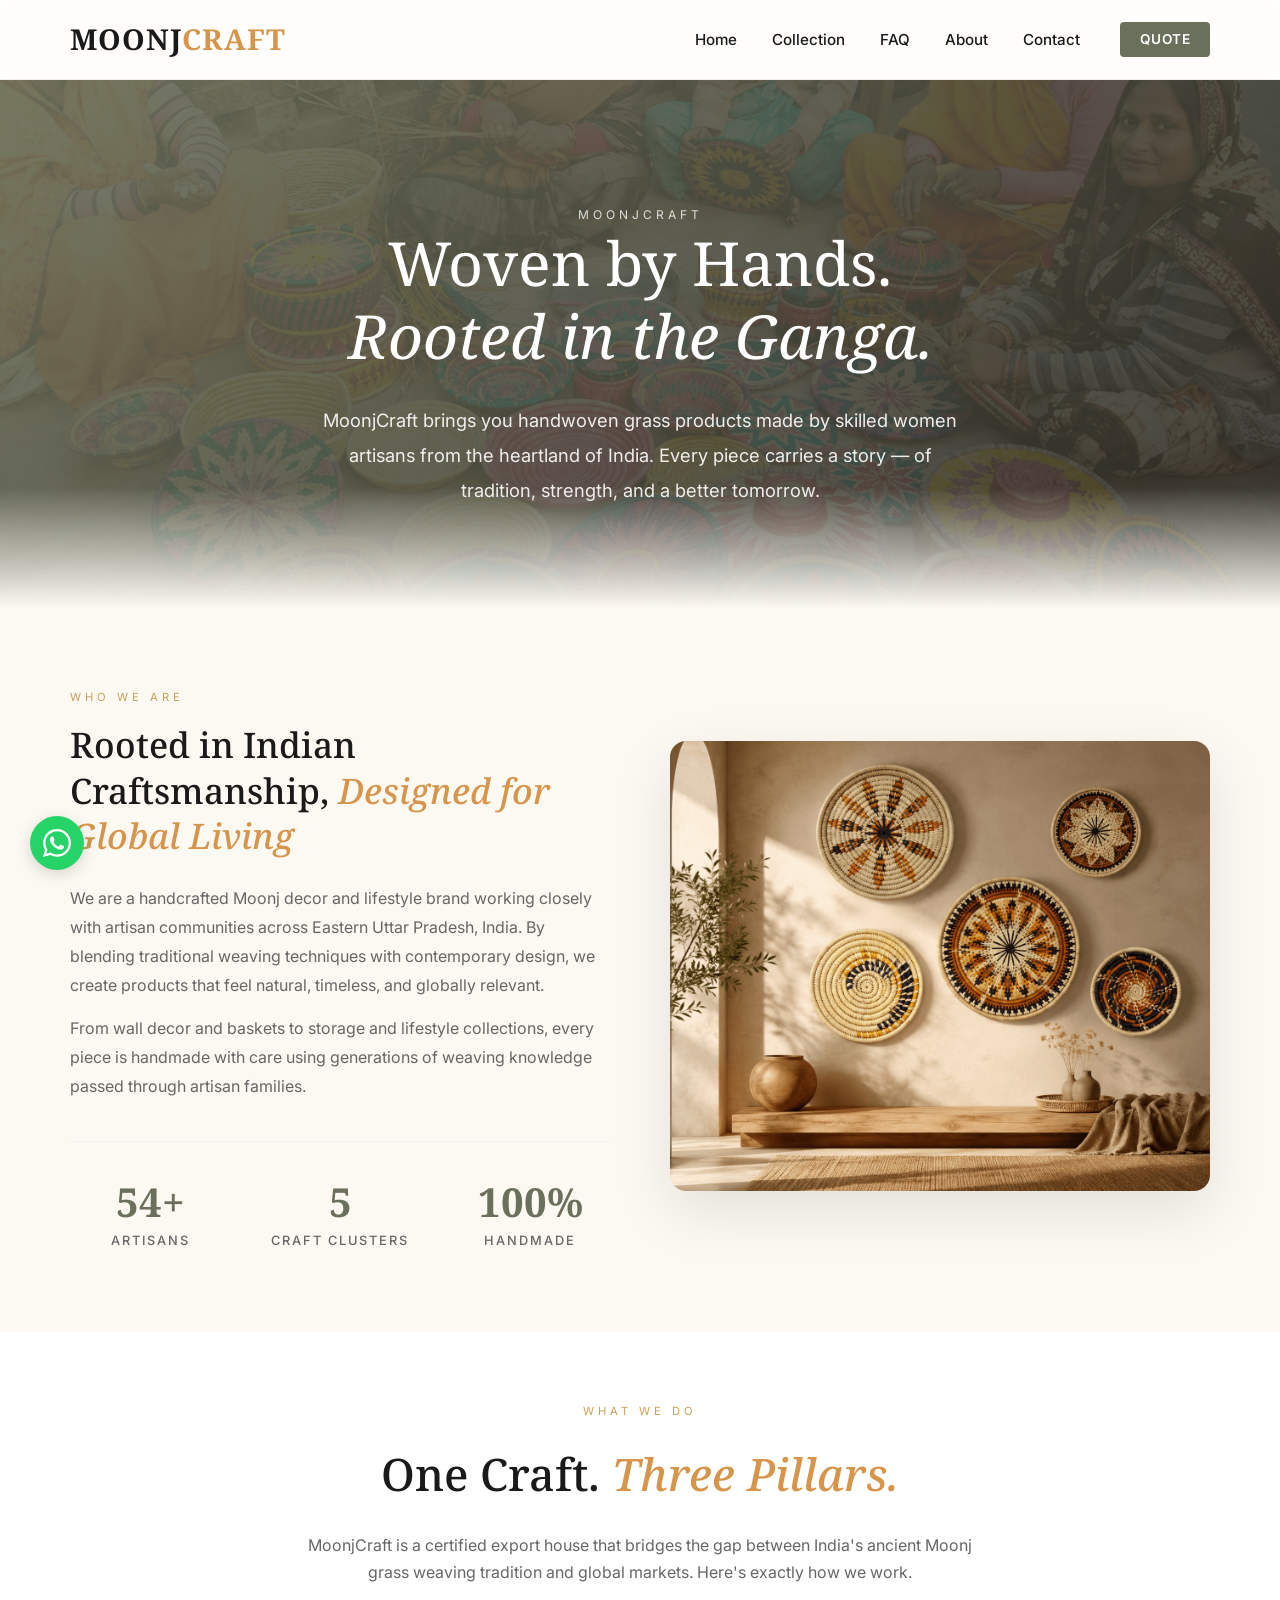
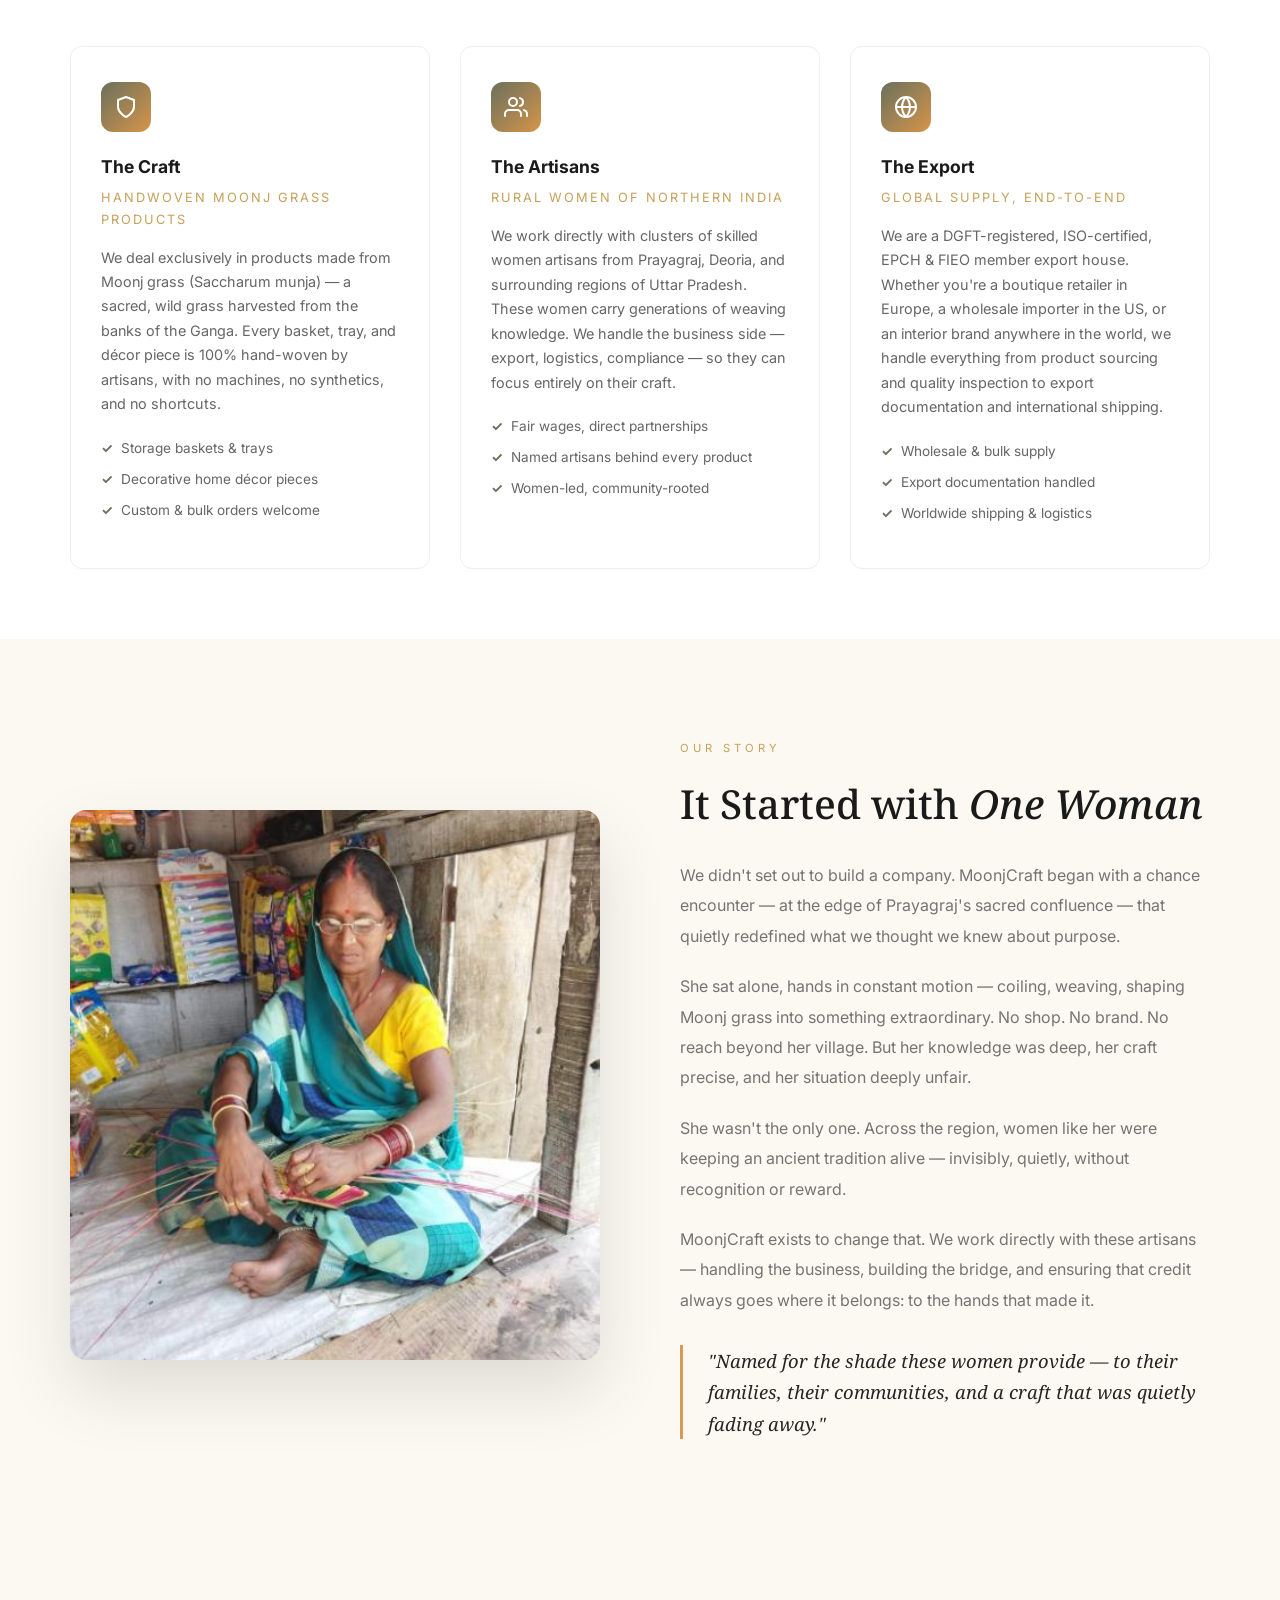
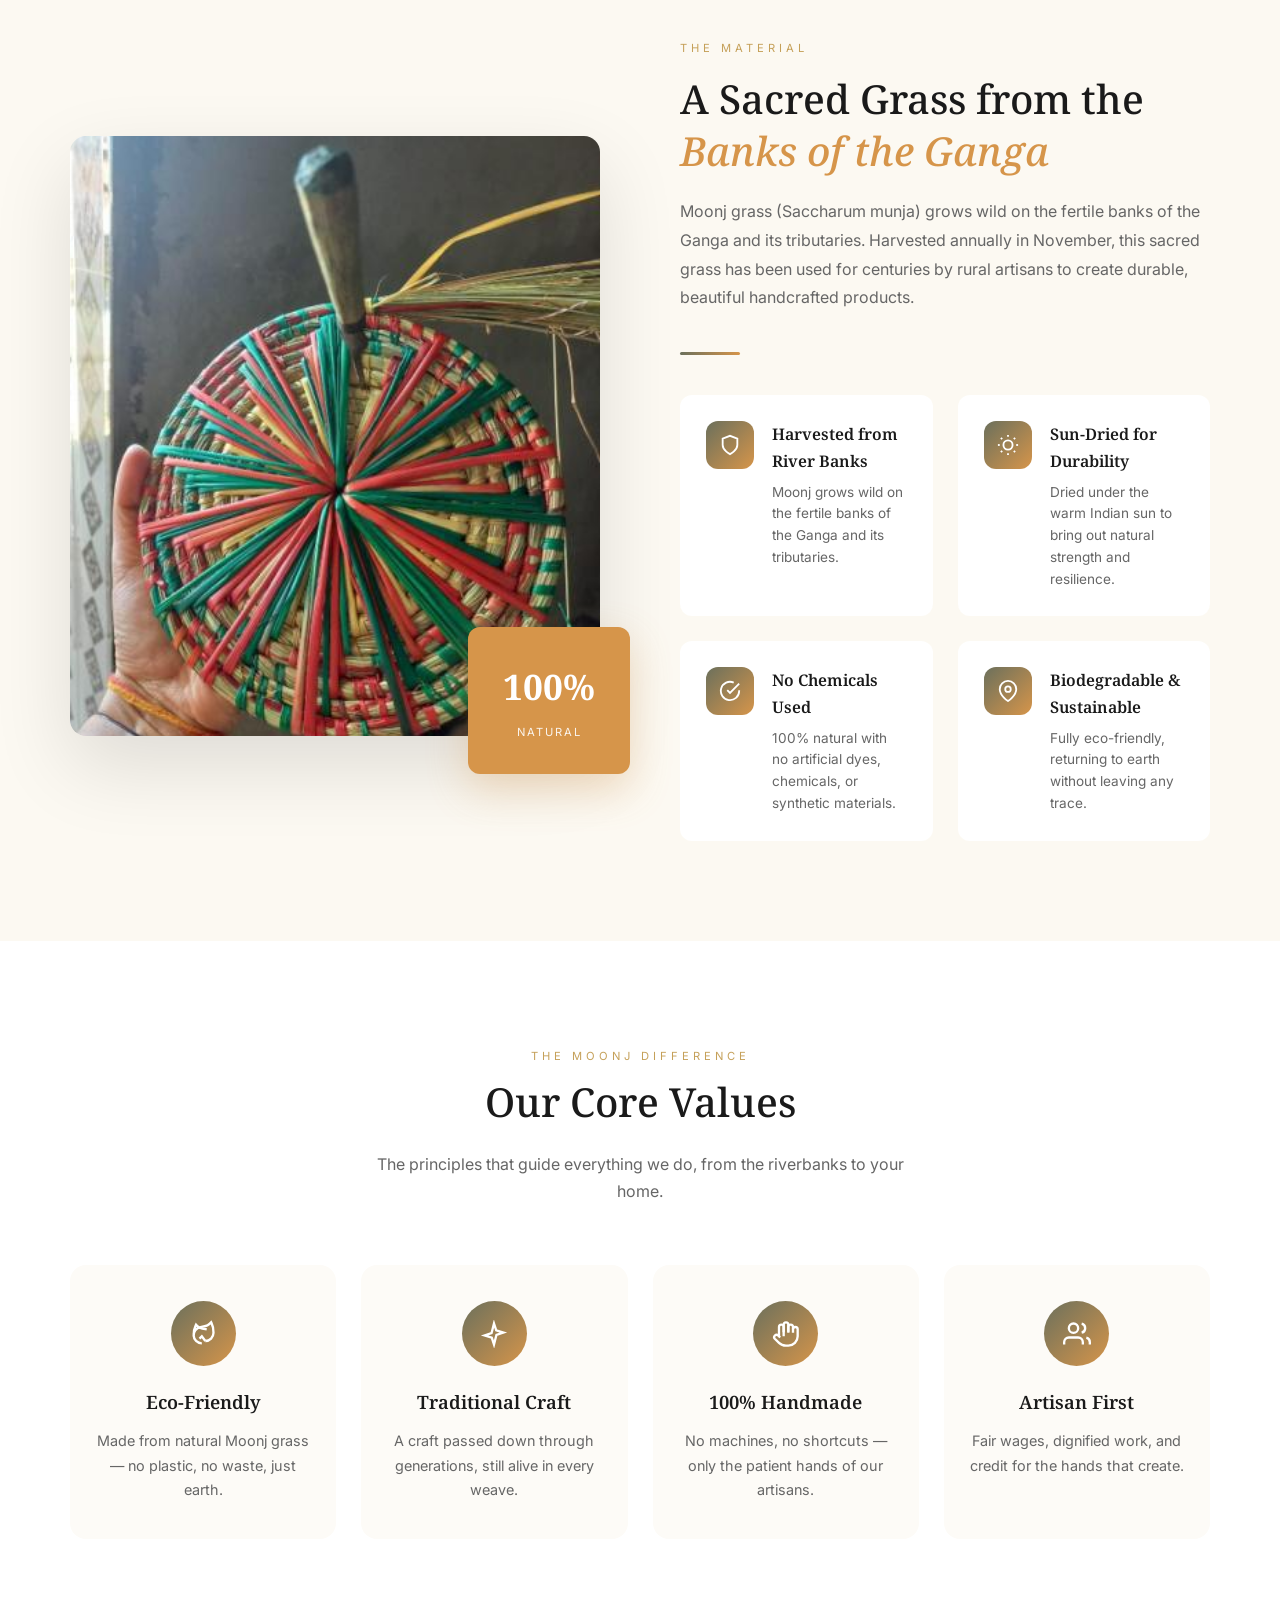
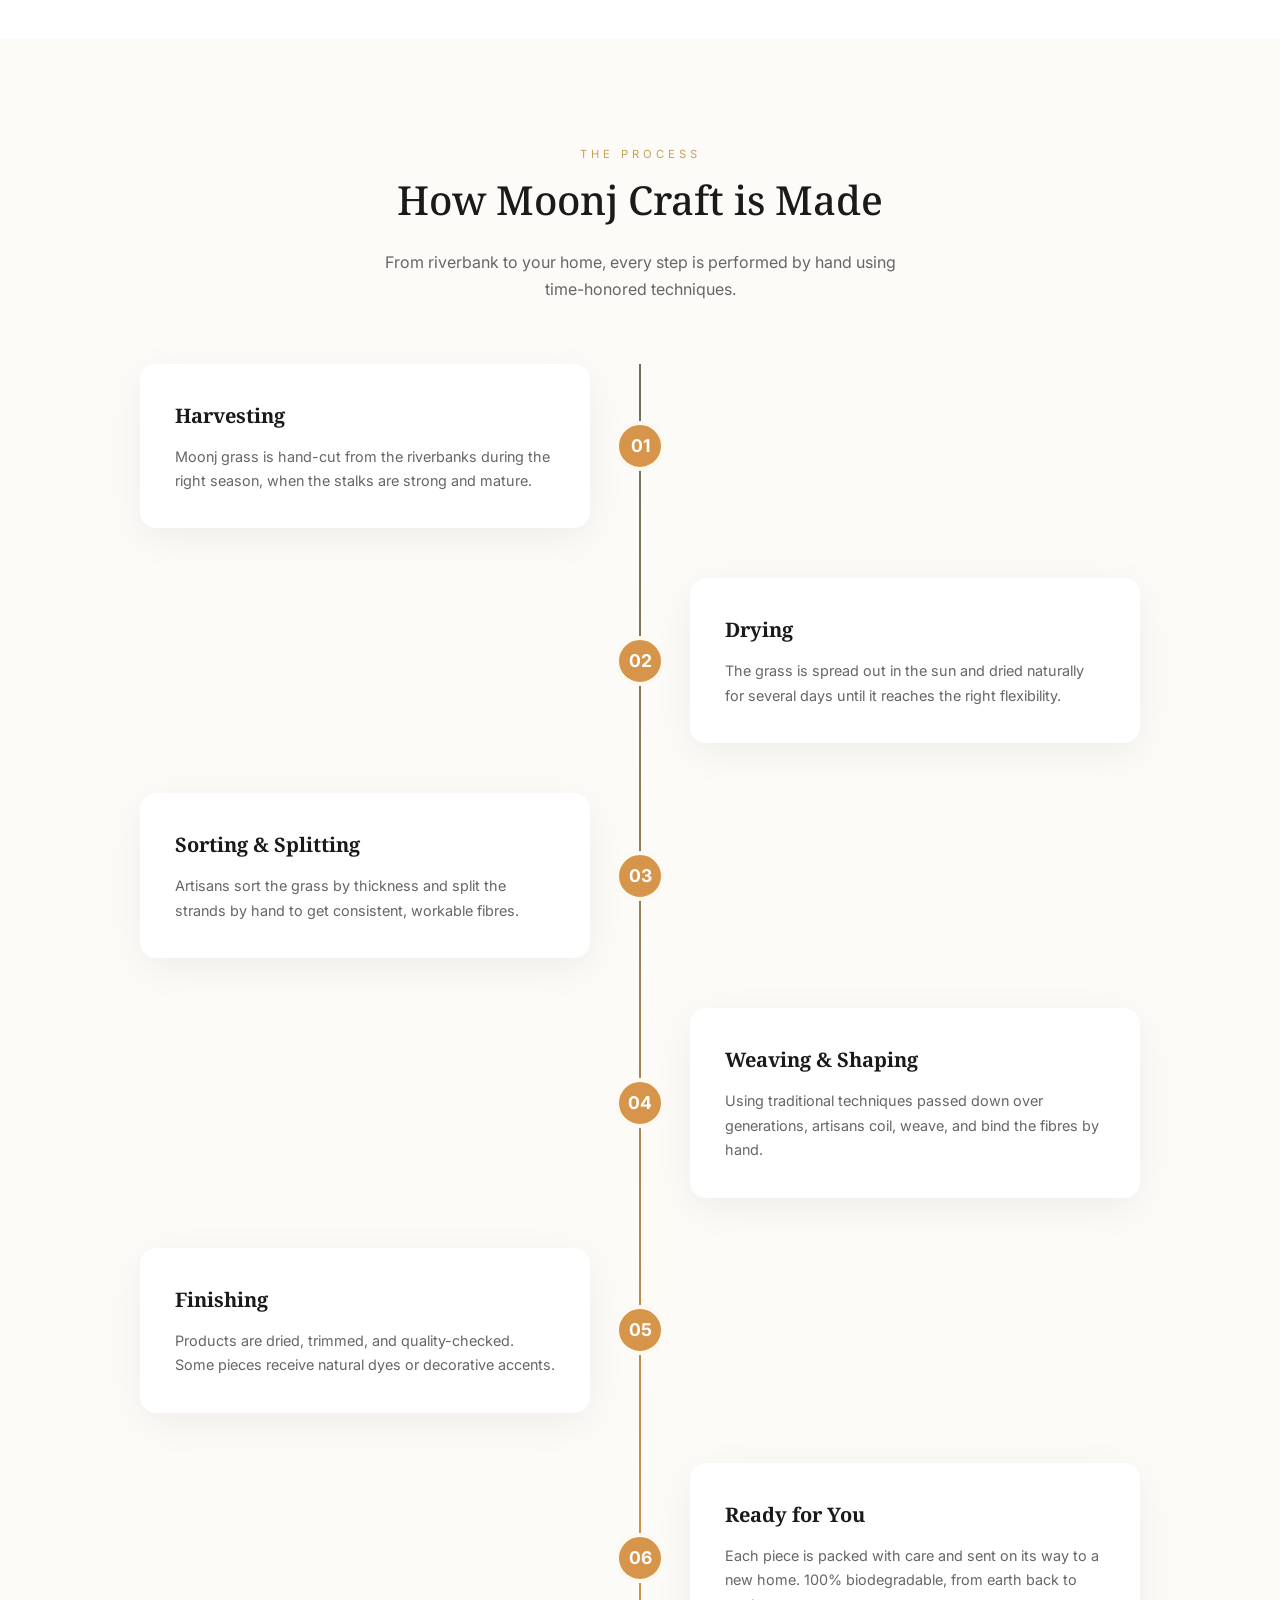
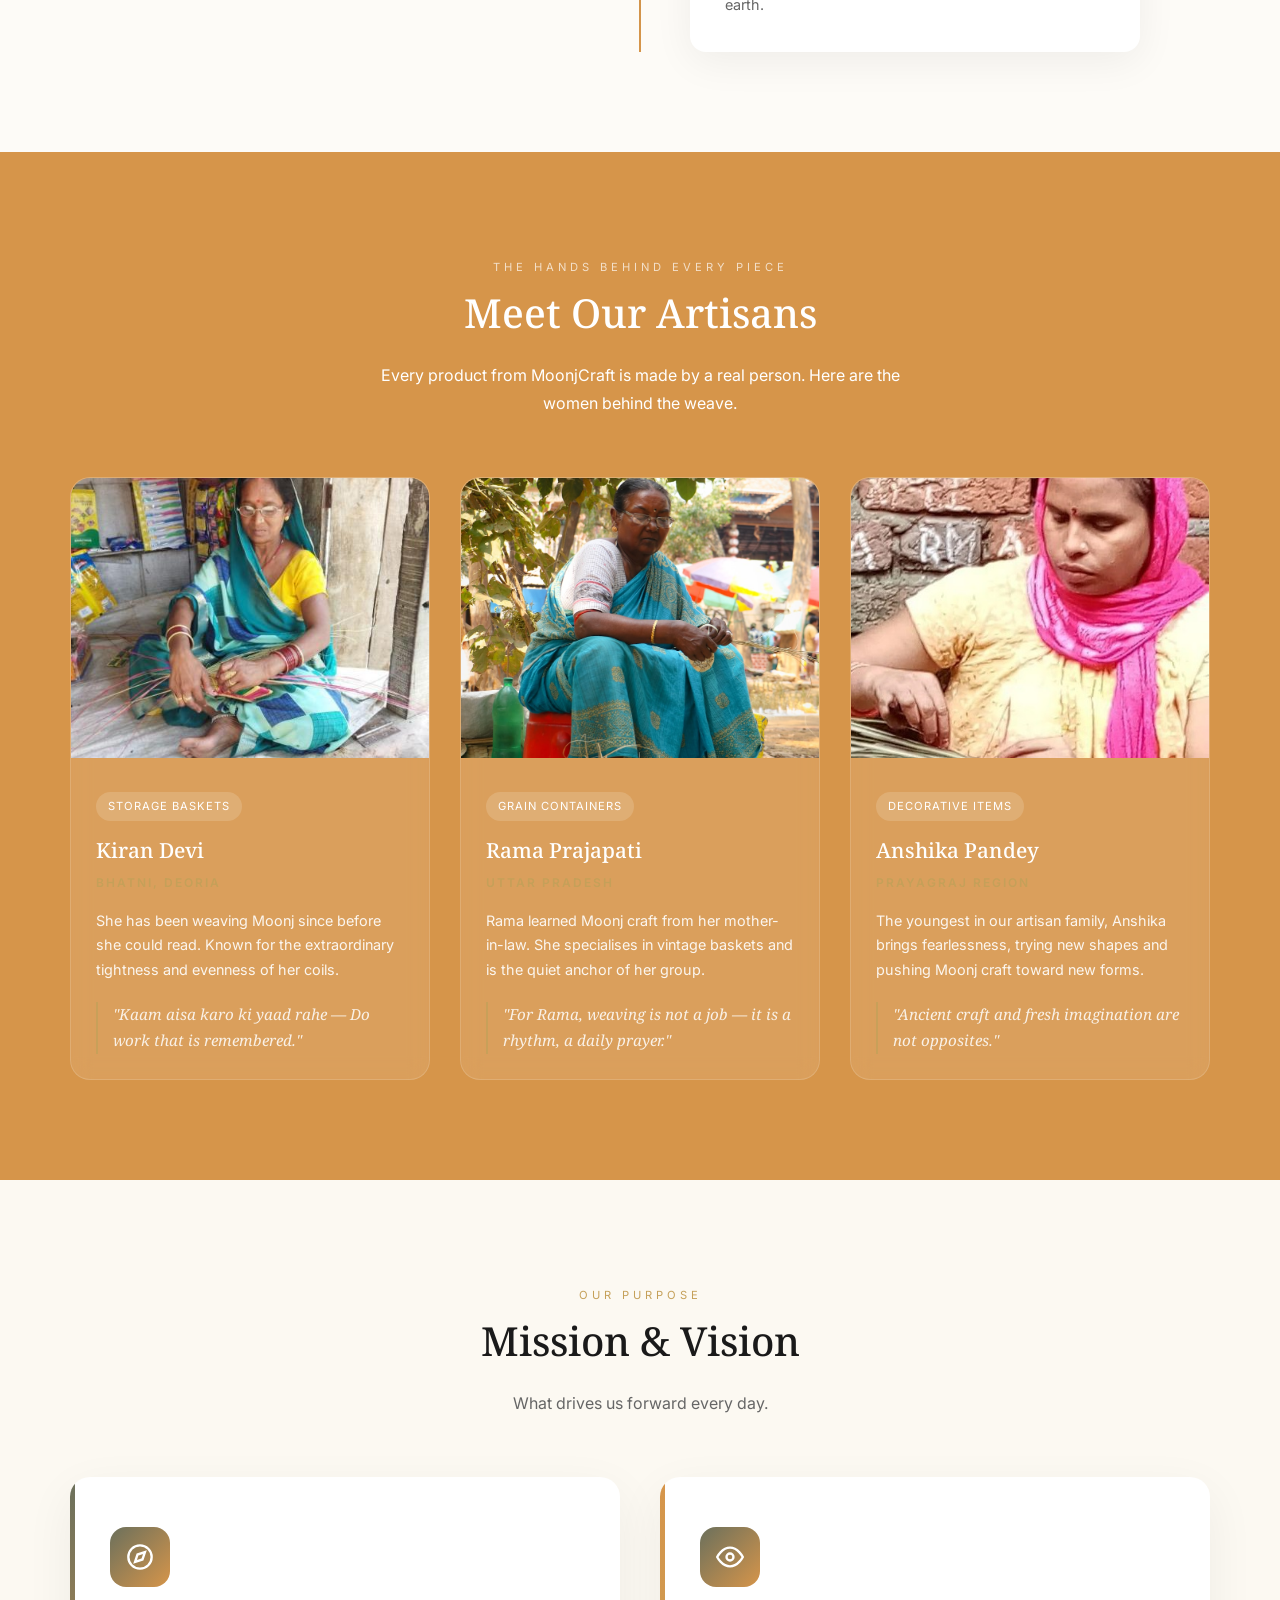
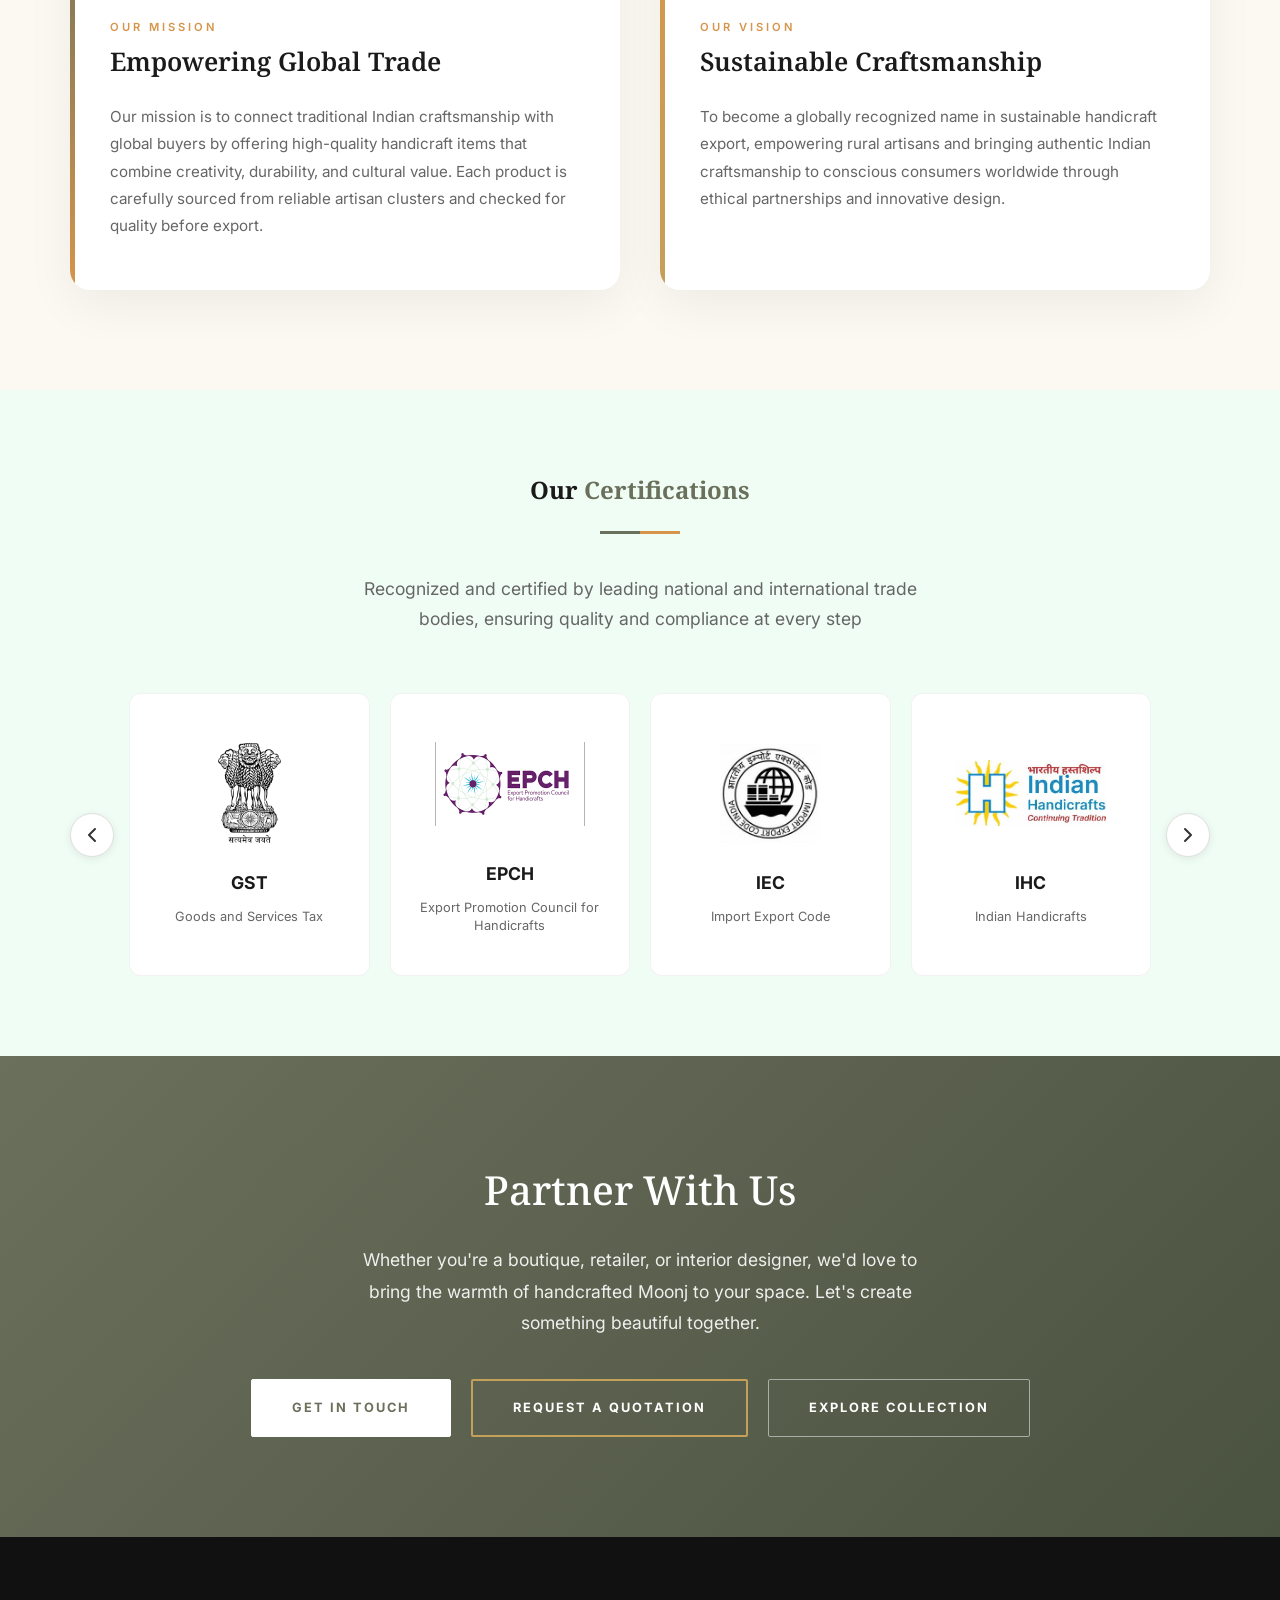
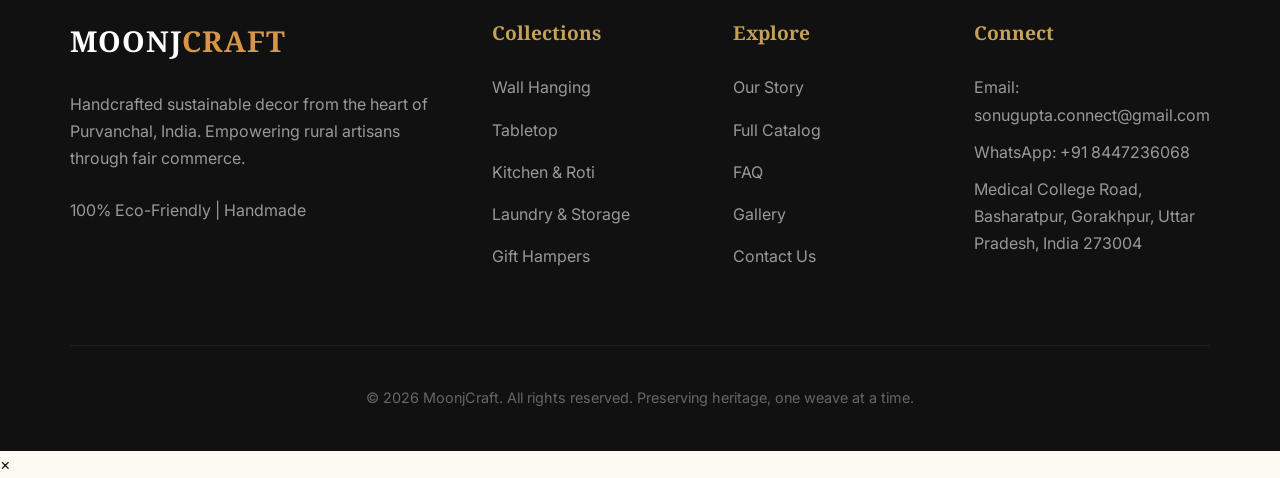
==== commit b26dfdb0: "Update about.html" ====
--- a/about.html
+++ b/about.html
@@ -1303,6 +1303,7 @@
                 <div class="footer-section">
                     <h3>Collections</h3>
                     <ul class="footer-links">
+                        <li><a href="collection.html#wall-hanging">Wall Hanging</a></li>
                         <li><a href="collection.html#serving-trays">Tabletop</a></li>
                         <li><a href="collection.html#multipurpose-roti-baskets">Kitchen & Roti</a></li>
                         <li><a href="collection.html#laundry-storage">Laundry & Storage</a></li>
@@ -1334,4 +1335,4 @@
 
     <script src="script.js"></script>
 </body>
-</html>+</html>
